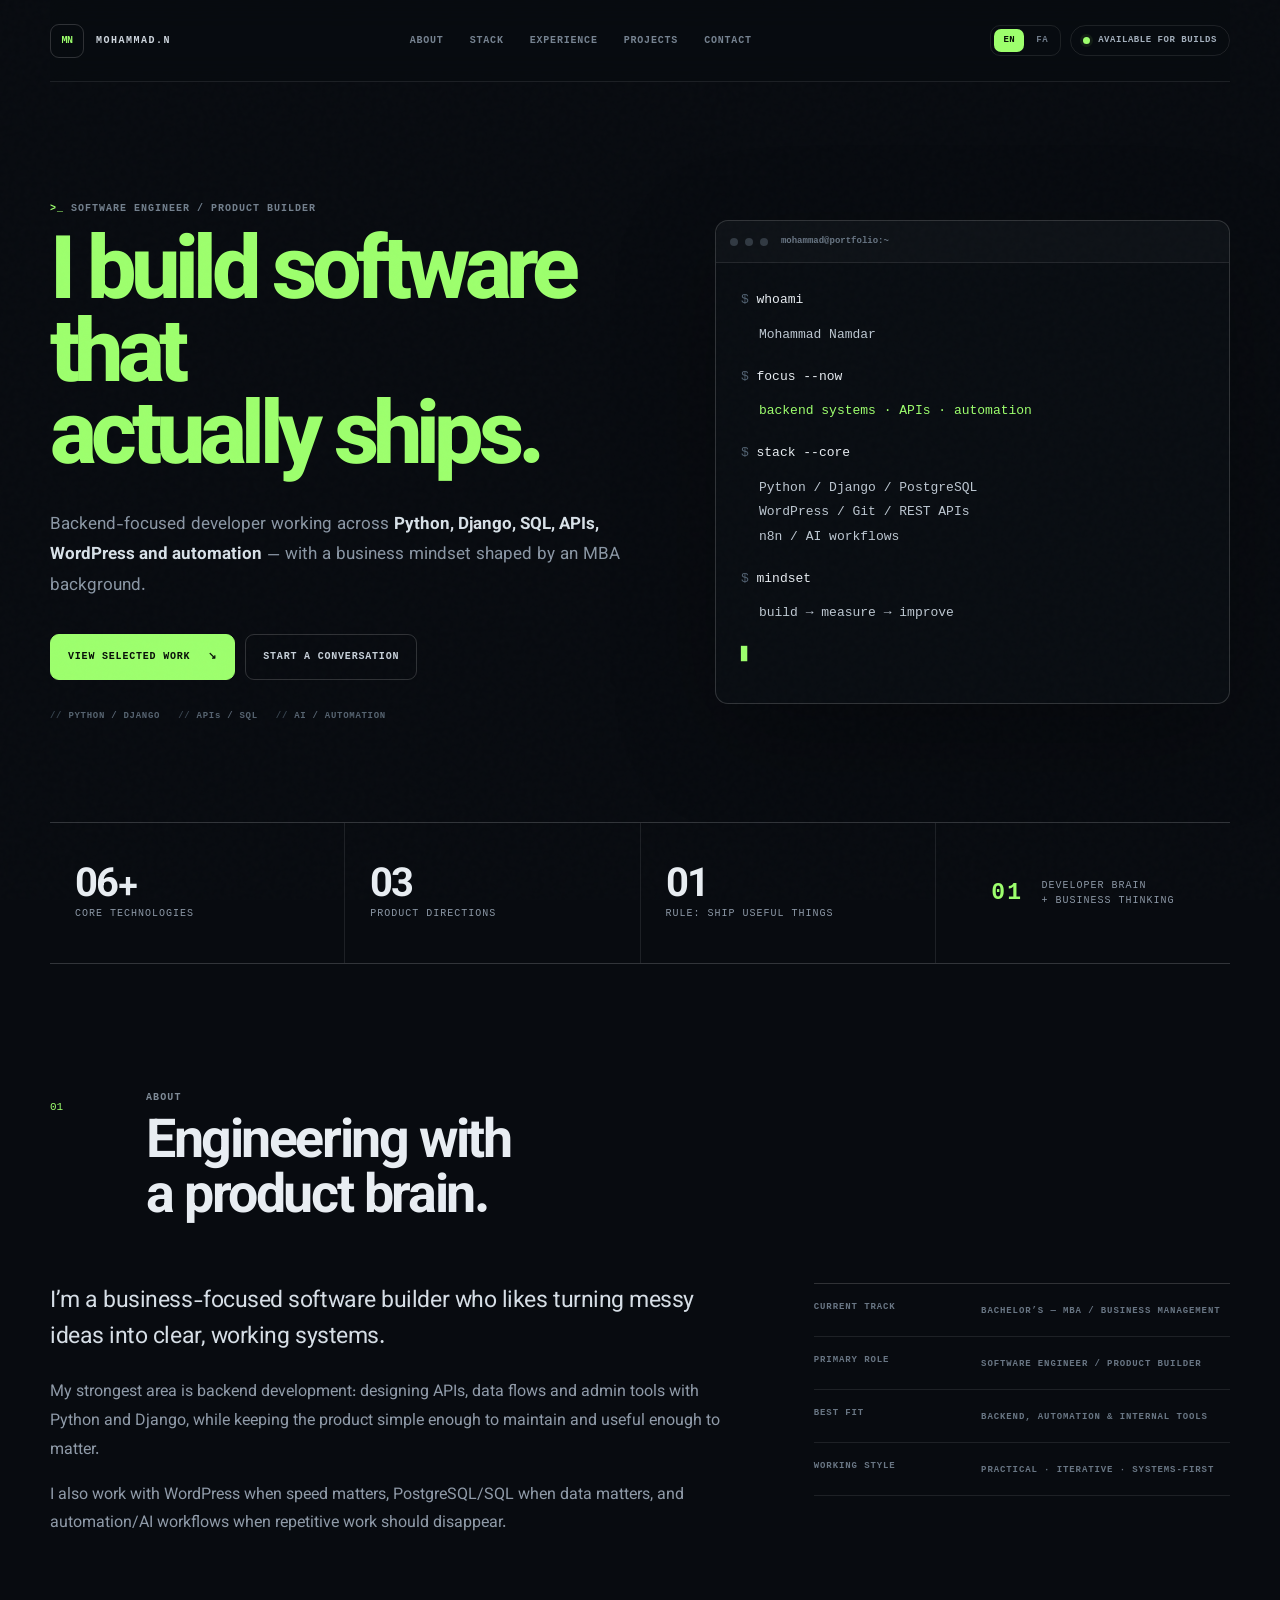
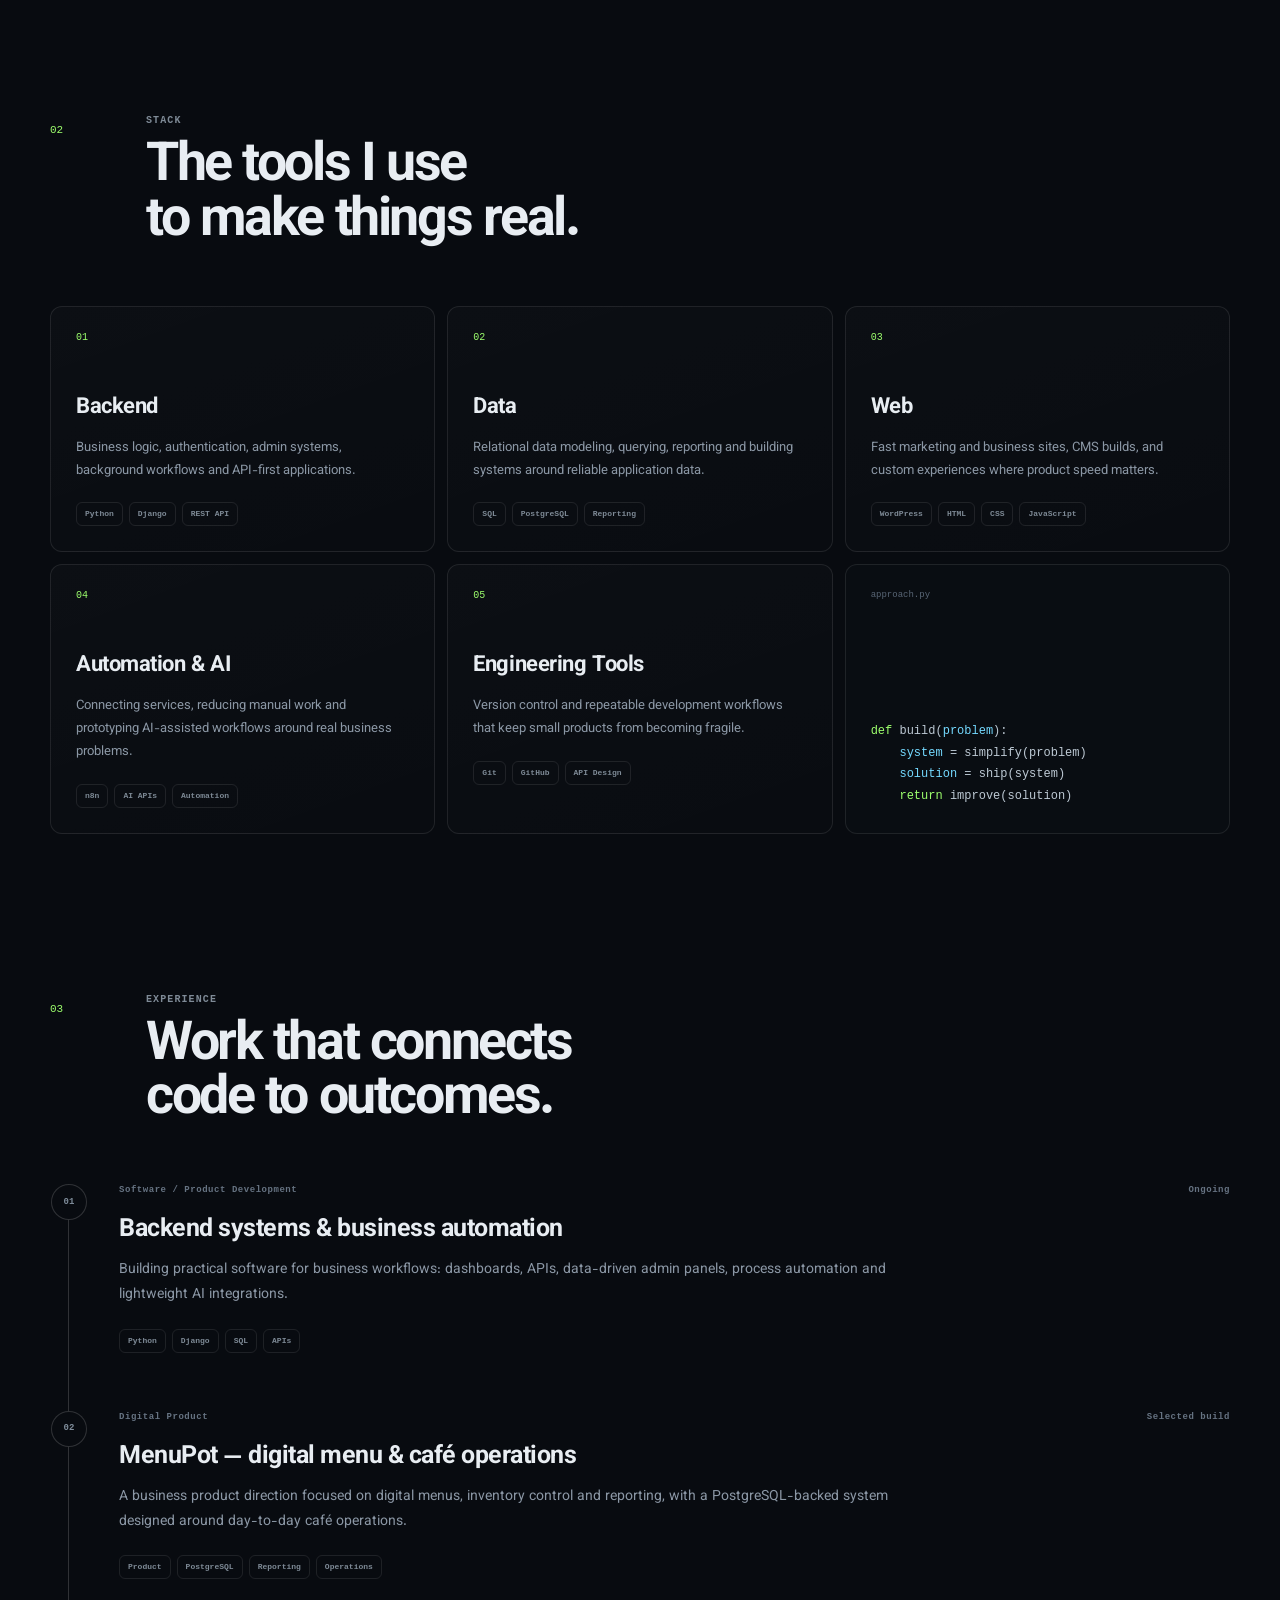
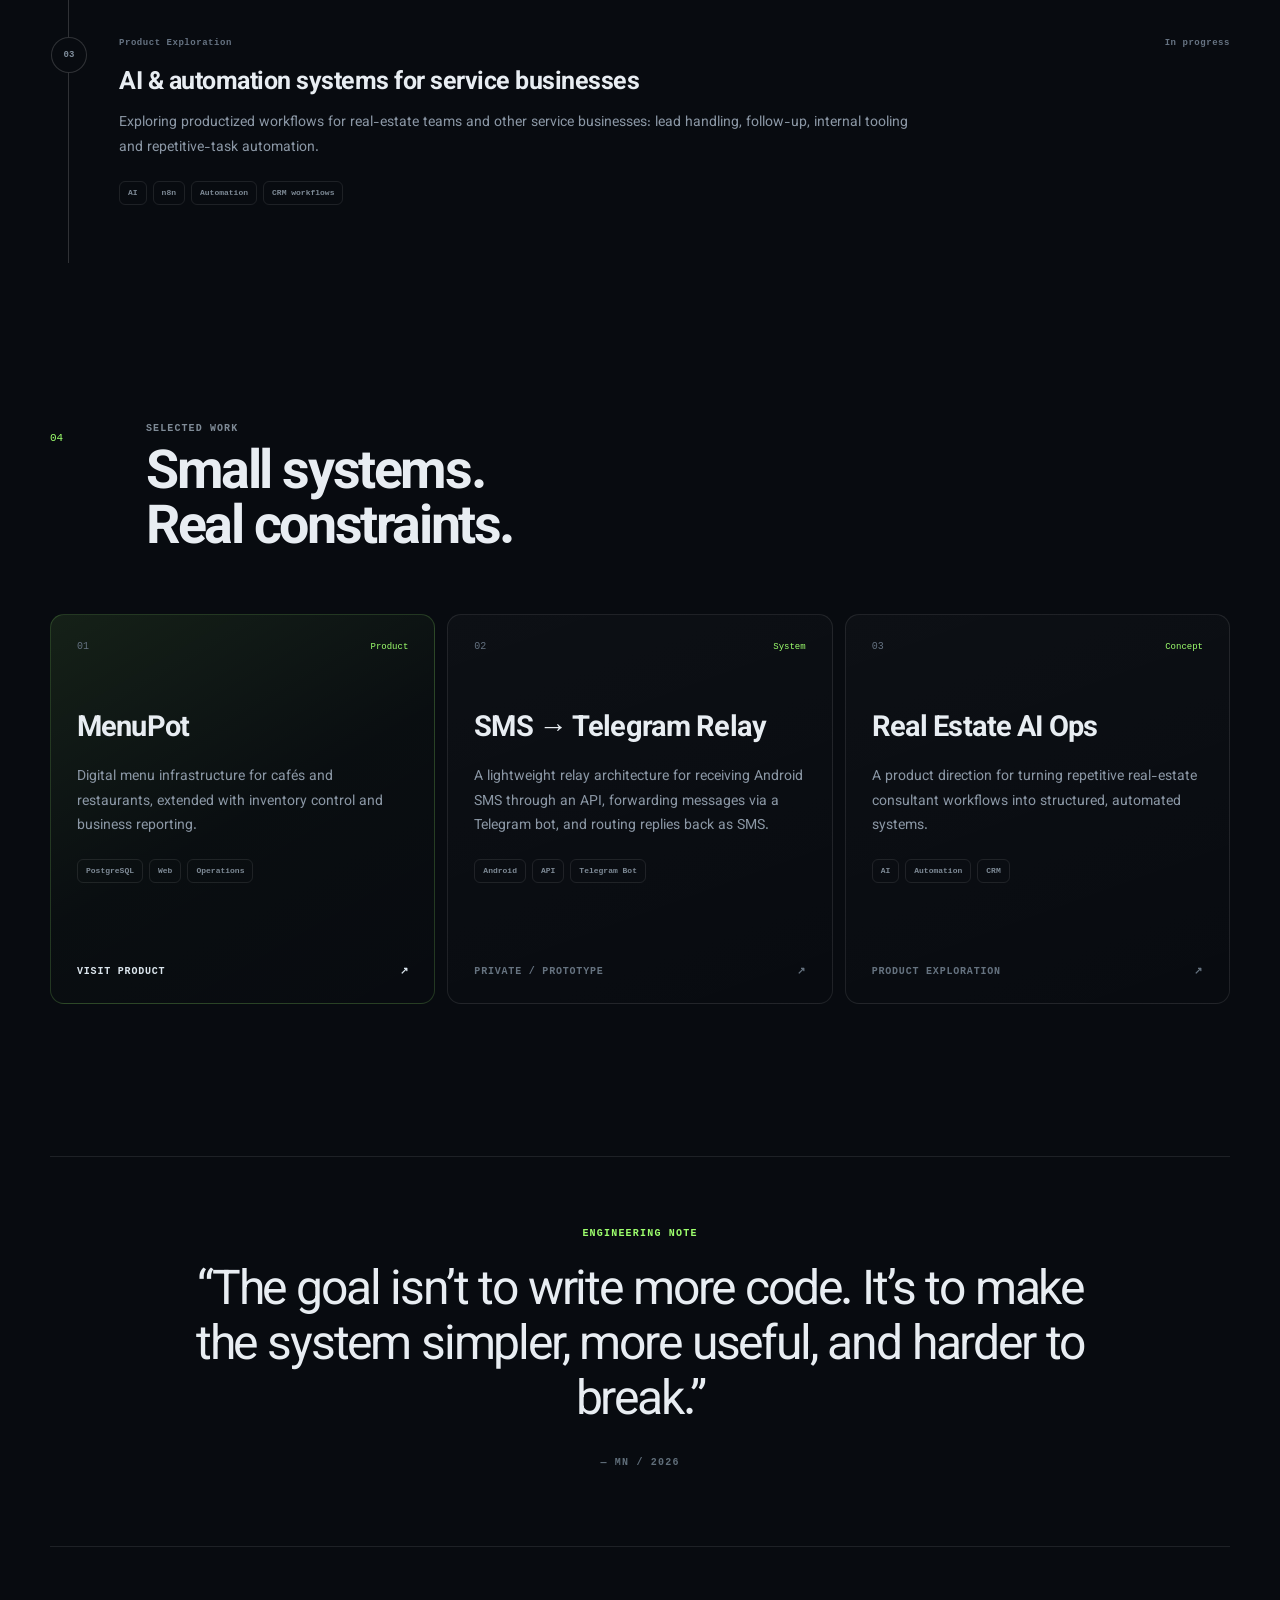
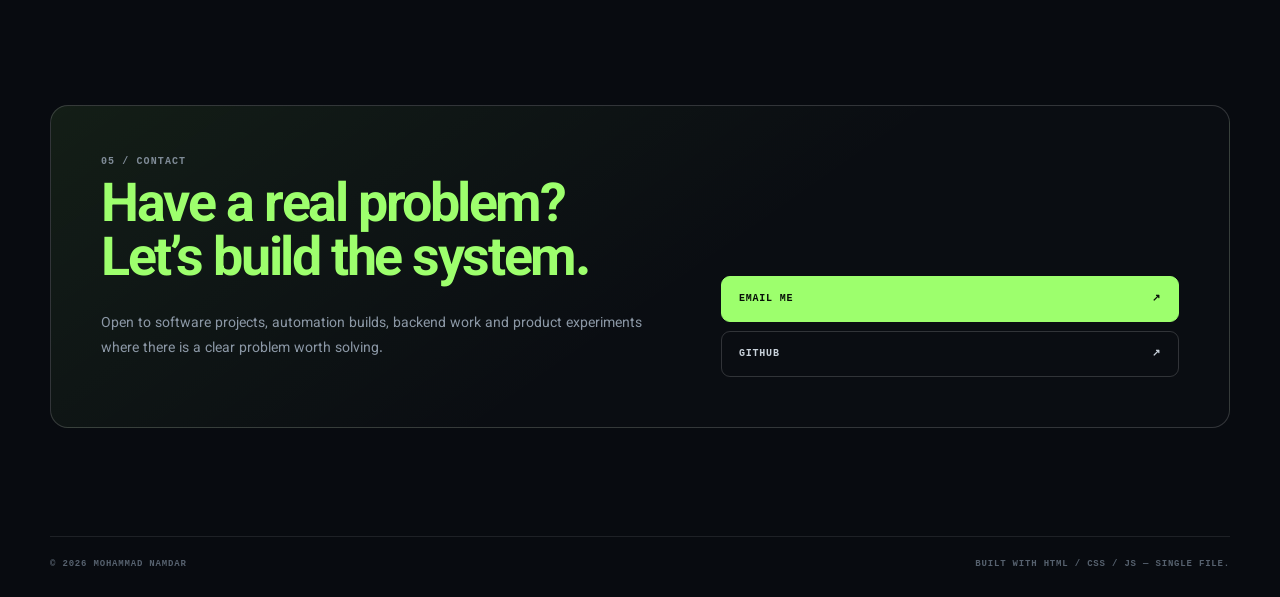
==== index.html @ ece78b32 "Add files via upload" ====
<!doctype html>
<html lang="en" dir="ltr">
<head>
  <meta charset="utf-8">
  <meta name="viewport" content="width=device-width, initial-scale=1">
  <meta name="author" content="Mohammad Namdar">
  <meta name="description" content="Mohammad Namdar — Software Engineer and Product Builder focused on Python, Django, SQL, APIs, WordPress, AI and automation.">
  <meta name="keywords" content="محمد نامدار, Mohammad Namdar, Mohnamar, Software Engineer, Python Developer, Django Developer, Backend Developer, AI Automation">
  <meta name="robots" content="index, follow, max-image-preview:large, max-snippet:-1, max-video-preview:-1">
  <meta name="googlebot" content="index, follow, max-image-preview:large, max-snippet:-1, max-video-preview:-1">
  <meta name="theme-color" content="#080b10">
  <meta name="color-scheme" content="dark">
  <meta name="referrer" content="strict-origin-when-cross-origin">

  <!-- Canonical: change this URL if you later connect a custom domain. -->
  <link rel="canonical" href="https://mohnamar.github.io/">
  <link rel="me" href="https://github.com/MohNamdar">

  <!-- Google Fonts -->
  <link rel="preconnect" href="https://fonts.googleapis.com">
  <link rel="preconnect" href="https://fonts.gstatic.com" crossorigin>
  <link href="https://fonts.googleapis.com/css2?family=Vazirmatn:wght@100..900&display=swap" rel="stylesheet">

  <!-- Open Graph -->
  <meta property="og:type" content="website">
  <meta property="og:site_name" content="Mohammad Namdar">
  <meta property="og:title" content="Mohammad Namdar — Software Engineer & Product Builder">
  <meta property="og:description" content="Mohammad Namdar — Software Engineer and Product Builder focused on Python, Django, SQL, APIs, AI and automation.">
  <meta property="og:url" content="https://mohnamar.github.io/">
  <meta property="og:locale" content="en_US">
  <meta property="og:locale:alternate" content="fa_IR">

  <!-- Twitter / X -->
  <meta name="twitter:card" content="summary">
  <meta name="twitter:title" content="Mohammad Namdar — Software Engineer & Product Builder">
  <meta name="twitter:description" content="Mohammad Namdar — Software Engineer and Product Builder focused on Python, Django, SQL, APIs, AI and automation.">
  <meta name="twitter:url" content="https://mohnamar.github.io/">

  <!-- Structured data: personal identity + site + profile page -->
  <script type="application/ld+json">
  {
    "@context": "https://schema.org",
    "@graph": [
      {
        "@type": "Person",
        "@id": "https://mohnamar.github.io/#person",
        "name": "Mohammad Namdar",
        "alternateName": "محمد نامدار",
        "url": "https://mohnamar.github.io/",
        "email": "mailto:Mohnamdar01@gmail.com",
        "jobTitle": "Software Engineer & Product Builder",
        "description": "Software Engineer and Product Builder focused on Python, Django, SQL, APIs, WordPress, AI and automation.",
        "sameAs": ["https://github.com/MohNamdar"],
        "knowsAbout": [
          "Python", "Django", "PostgreSQL", "SQL", "REST APIs",
          "WordPress", "Git", "AI", "Automation", "n8n"
        ]
      },
      {
        "@type": "WebSite",
        "@id": "https://mohnamar.github.io/#website",
        "url": "https://mohnamar.github.io/",
        "name": "Mohammad Namdar",
        "alternateName": "محمد نامدار",
        "description": "Personal portfolio and professional website of Mohammad Namdar.",
        "inLanguage": ["en", "fa"],
        "publisher": {"@id": "https://mohnamar.github.io/#person"}
      },
      {
        "@type": "ProfilePage",
        "@id": "https://mohnamar.github.io/#profile",
        "url": "https://mohnamar.github.io/",
        "name": "Mohammad Namdar — Software Engineer & Product Builder",
        "isPartOf": {"@id": "https://mohnamar.github.io/#website"},
        "mainEntity": {"@id": "https://mohnamar.github.io/#person"},
        "inLanguage": ["en", "fa"]
      }
    ]
  }
  </script>

  <title>Mohammad Namdar — Software Engineer & Product Builder</title>
  <style>
    :root {
      --bg: #080b10;
      --panel: #0b0f14;
      --text: #e8edf2;
      --muted: #8b97a5;
      --line: rgba(255,255,255,.09);
      --line-strong: rgba(255,255,255,.16);
      --accent: #9dff6d;
      --accent-2: #74d9ff;
      --max: 1180px;
      --radius: 12px;
    }

    * { box-sizing: border-box; }
    html { scroll-behavior: smooth; }
    body {
      margin: 0;
      background: var(--bg);
      color: var(--text);
      font-family: "Vazirmatn", Inter, ui-sans-serif, -apple-system, BlinkMacSystemFont, "Segoe UI", Roboto, Arial, sans-serif;
      overflow-x: hidden;
    }
    a { color: inherit; text-decoration: none; }
    button, a { -webkit-tap-highlight-color: transparent; }
    ::selection { background: var(--accent); color: #071008; }

    .noise {
      position: fixed;
      inset: 0;
      pointer-events: none;
      z-index: 10;
      opacity: .026;
      background-image: url("data:image/svg+xml,%3Csvg viewBox='0 0 180 180' xmlns='http://www.w3.org/2000/svg'%3E%3Cfilter id='n'%3E%3CfeTurbulence type='fractalNoise' baseFrequency='.9' numOctaves='3' stitchTiles='stitch'/%3E%3C/filter%3E%3Crect width='100%25' height='100%25' filter='url(%23n)' opacity='.7'/%3E%3C/svg%3E");
    }

    .page-shell { width: min(var(--max), calc(100% - 48px)); margin: 0 auto; }

    .topbar {
      position: sticky;
      top: 0;
      z-index: 20;
      height: 82px;
      display: grid;
      grid-template-columns: auto 1fr auto;
      align-items: center;
      gap: 26px;
      background: rgba(8,11,16,.82);
      backdrop-filter: blur(14px);
      border-bottom: 1px solid var(--line);
    }

    .brand { display: inline-flex; align-items: center; gap: 12px; width: max-content; }
    .brand-mark {
      width: 34px; height: 34px; display: grid; place-items: center;
      border: 1px solid var(--line-strong); border-radius: 9px;
      color: var(--accent); font: 800 10px/1 ui-monospace, SFMono-Regular, Menlo, monospace;
      letter-spacing: -.04em;
    }
    .brand-text { color: #ced6de; font: 800 10px/1 ui-monospace, SFMono-Regular, Menlo, monospace; letter-spacing: .15em; }

    .nav { display: flex; justify-content: center; gap: 26px; }
    .nav a {
      position: relative; color: #768391; font: 700 10px/1 ui-monospace, SFMono-Regular, Menlo, monospace;
      text-transform: uppercase; letter-spacing: .08em; transition: color .2s ease;
    }
    .nav a::after {
      content: ""; position: absolute; left: 0; right: 0; bottom: -10px; height: 1px;
      background: var(--accent); transform: scaleX(0); transform-origin: center; transition: transform .2s ease;
    }
    .nav a:hover, .nav a.active { color: var(--text); }
    .nav a.active::after { transform: scaleX(1); }

    .header-actions { display: flex; align-items: center; gap: 9px; }
    .status-pill {
      display: inline-flex; align-items: center; gap: 8px; padding: 10px 12px;
      border: 1px solid var(--line); border-radius: 999px;
      color: #a3afbc; font: 700 9px/1 ui-monospace, SFMono-Regular, Menlo, monospace;
      letter-spacing: .06em; text-transform: uppercase;
    }
    .status-dot { width: 7px; height: 7px; border-radius: 50%; background: var(--accent); box-shadow: 0 0 0 3px rgba(157,255,109,.08); }
    .lang-switch { display: flex; gap: 3px; padding: 3px; border: 1px solid var(--line); border-radius: 10px; }
    .lang-btn {
      border: 0; background: transparent; color: #6f7b89; cursor: pointer; border-radius: 7px;
      padding: 7px 9px; font: 800 9px/1 ui-monospace, SFMono-Regular, Menlo, monospace; letter-spacing: .06em;
      transition: .2s ease;
    }
    .lang-btn:hover, .lang-btn.active { color: #061007; background: var(--accent); }

    .section-grid { display: grid; grid-template-columns: 1.06fr .94fr; gap: 84px; }
    .hero { min-height: 740px; align-items: center; padding: 96px 0 76px; }
    .eyebrow, .section-kicker, .code-label, .project-status, .project-no, .skill-index, .section-number,
    .timeline-top, .signature, .mini-meta, .metric > span, .metric-note p, .footer, .tag {
      font-family: ui-monospace, SFMono-Regular, Menlo, Monaco, Consolas, monospace;
    }
    .eyebrow { color: #73808e; font-size: 10px; font-weight: 800; letter-spacing: .1em; }
    .prompt { color: var(--accent); }
    .hero h1 {
      margin: 22px 0 26px; max-width: 730px;
      font-size: clamp(52px, 7vw, 88px); line-height: .94; letter-spacing: -.065em; font-weight: 800;
    }
    .hero h1 span { color: var(--accent); }
    .hero-lead { max-width: 640px; color: var(--muted); font-size: 17px; line-height: 1.78; margin: 0; }
    .hero-lead strong { color: #d8e1e8; font-weight: 700; }

    .hero-actions { display: flex; gap: 10px; flex-wrap: wrap; margin-top: 33px; }
    .btn {
      min-height: 46px; display: inline-flex; align-items: center; justify-content: center; gap: 18px;
      padding: 0 17px; border-radius: 9px; border: 1px solid var(--line-strong);
      font: 800 10px/1 ui-monospace, SFMono-Regular, Menlo, monospace; text-transform: uppercase; letter-spacing: .08em;
      transition: transform .22s ease, background .22s ease, border-color .22s ease, color .22s ease;
    }
    .btn:hover { transform: translateY(-2px); }
    .btn-primary { background: var(--accent); color: #081008; border-color: var(--accent); }
    .btn-primary:hover { background: #aeff86; }
    .btn-ghost { background: transparent; color: #c8d1da; }
    .btn-ghost:hover { border-color: #33404d; }
    .mini-meta { display: flex; flex-wrap: wrap; gap: 10px 18px; margin-top: 31px; color: #566370; font-size: 9px; font-weight: 800; letter-spacing: .08em; }
    .mini-meta span::before { content: "// "; color: #38444f; }

    .terminal {
      overflow: hidden; border: 1px solid var(--line-strong); border-radius: 13px; background: #090d12;
      box-shadow: 0 30px 100px rgba(0,0,0,.3);
    }
    .terminal-bar { height: 42px; display: flex; align-items: center; gap: 7px; padding: 0 14px; border-bottom: 1px solid var(--line); background: rgba(255,255,255,.02); }
    .terminal-bar > span { width: 8px; height: 8px; border-radius: 50%; background: #313942; }
    .terminal-bar small { margin-left: 6px; color: #697684; font: 600 9px/1 ui-monospace, SFMono-Regular, Menlo, monospace; }
    .terminal-body { padding: 25px; min-height: 435px; font: 500 13px/1.9 ui-monospace, SFMono-Regular, Menlo, monospace; direction: ltr !important; text-align: left !important; }
    .terminal-body p { margin: 0 0 10px; }
    .muted { color: #516070; }
    .terminal-output { color: #bdc7d1; padding-left: 18px; margin-bottom: 17px !important; }
    .terminal-output.accent { color: var(--accent); }
    .cursor { color: var(--accent); animation: blink 1s step-end infinite; }
    @keyframes blink { 50% { opacity: 0; } }

    .metrics { grid-template-columns: repeat(4, 1fr); gap: 1px; border-top: 1px solid var(--line); border-bottom: 1px solid var(--line); background: var(--line); }
    .metric { min-height: 140px; display: flex; flex-direction: column; justify-content: center; background: var(--bg); padding: 25px; }
    .metric strong { font-size: 40px; line-height: 1; letter-spacing: -.05em; }
    .metric > span, .metric-note p { color: var(--muted); font-size: 10px; line-height: 1.5; text-transform: uppercase; letter-spacing: .1em; }
    .metric-note { flex-direction: row; align-items: center; gap: 18px; }
    .metric-note > span { color: var(--accent); font: 800 23px/1 ui-monospace, SFMono-Regular, Menlo, monospace; }
    .metric-note p { margin: 0; }

    .content-section { padding: 128px 0 32px; }
    .section-heading { display: grid; grid-template-columns: 74px 1fr; gap: 22px; align-items: start; margin-bottom: 56px; }
    .section-number { color: var(--accent); padding-top: 9px; font-size: 11px; }
    .section-kicker { color: #7f8b97; margin: 0 0 14px; font-size: 10px; font-weight: 800; letter-spacing: .11em; }
    .section-heading h2, .contact-card h2 { margin: 0; font-size: clamp(38px, 4.2vw, 62px); line-height: 1.02; letter-spacing: -.045em; }

    .about-layout { display: grid; grid-template-columns: 1.25fr .75fr; gap: 70px; }
    .about-copy { max-width: 680px; }
    .about-copy p { color: #8f9aa8; font-size: 16px; line-height: 1.8; }
    .about-copy p.large-copy { color: #d6dee6; font-size: 23px; line-height: 1.6; letter-spacing: -.02em; margin-top: 0; }
    .about-card { align-self: start; border-top: 1px solid var(--line-strong); }
    .about-row { display: grid; grid-template-columns: .75fr 1.25fr; gap: 18px; padding: 17px 0; border-bottom: 1px solid var(--line); }
    .about-row span { color: #697684; font: 700 9px/1.5 ui-monospace, SFMono-Regular, Menlo, monospace; text-transform: uppercase; letter-spacing: .1em; }
    .about-row strong { color: #cdd6df; font-size: 12px; font-weight: 600; }

    .skills-grid { display: grid; grid-template-columns: repeat(3, 1fr); gap: 12px; }
    .skill-card { min-height: 245px; position: relative; padding: 25px; border: 1px solid var(--line); border-radius: 12px; background: linear-gradient(160deg, rgba(255,255,255,.02), rgba(255,255,255,.006)); transition: transform .25s ease, border-color .25s ease; }
    .skill-card:hover { transform: translateY(-4px); border-color: var(--line-strong); }
    .skill-index { color: var(--accent); font-size: 10px; }
    .skill-card h3 { margin: 47px 0 12px; font-size: 22px; letter-spacing: -.02em; }
    .skill-card p { margin: 0; color: var(--muted); font-size: 13px; line-height: 1.75; }
    .tags, .timeline-tags, .project-stack { display: flex; gap: 6px; flex-wrap: wrap; margin-top: 20px; }
    .tags span, .timeline-tags span, .project-stack span { padding: 7px 8px; border: 1px solid var(--line); border-radius: 6px; color: #7e8a96; font: 700 8px/1 ui-monospace, SFMono-Regular, Menlo, monospace; }
    .skill-card-terminal { background: #090d12; display: flex; flex-direction: column; justify-content: space-between; }
    .code-label { color: #586575; font-size: 9px; }
    pre { margin: 0; overflow-x: auto; }
    code { color: #bdc9d4; font: 500 12px/1.8 ui-monospace, SFMono-Regular, Menlo, monospace; }
    .code-keyword { color: var(--accent); }
    .code-var { color: var(--accent-2); }

    .timeline { position: relative; margin-left: 18px; border-left: 1px solid var(--line-strong); }
    .timeline-item { display: grid; grid-template-columns: 44px 1fr; gap: 24px; margin-left: -18px; padding: 0 0 58px; }
    .timeline-marker { width: 36px; height: 36px; display: grid; place-items: center; border: 1px solid var(--line-strong); background: var(--bg); border-radius: 50%; color: #7f8d9b; font: 700 9px/1 ui-monospace, SFMono-Regular, Menlo, monospace; }
    .timeline-main { padding-top: 1px; }
    .timeline-top { display: flex; justify-content: space-between; gap: 20px; color: #667382; font-size: 9px; font-weight: 800; letter-spacing: .06em; }
    .timeline-main h3 { margin: 15px 0 9px; font-size: 25px; letter-spacing: -.02em; }
    .timeline-main p { margin: 0; max-width: 790px; color: var(--muted); font-size: 14px; line-height: 1.8; }

    .project-grid { display: grid; grid-template-columns: repeat(3, 1fr); gap: 12px; }
    .project-card { min-height: 390px; display: flex; flex-direction: column; padding: 26px; border: 1px solid var(--line); border-radius: 14px; background: linear-gradient(160deg, rgba(255,255,255,.025), rgba(255,255,255,.005)); transition: transform .25s ease, border-color .25s ease; }
    .project-card:hover { transform: translateY(-5px); border-color: var(--line-strong); }
    .project-card.featured { background: linear-gradient(150deg, rgba(157,255,109,.09), rgba(157,255,109,.015) 52%, rgba(255,255,255,.005)); border-color: rgba(157,255,109,.18); }
    .project-top { display: flex; align-items: center; justify-content: space-between; }
    .project-no { color: #647180; font-size: 10px; }
    .project-status { color: var(--accent); font-size: 9px; }
    .project-card h3 { margin: 54px 0 13px; font-size: 29px; letter-spacing: -.03em; }
    .project-card p { margin: 0; color: var(--muted); font-size: 14px; line-height: 1.75; }
    .project-link { margin-top: auto; padding-top: 28px; display: flex; justify-content: space-between; color: #dce6ee; font: 700 10px/1 ui-monospace, SFMono-Regular, Menlo, monospace; text-transform: uppercase; letter-spacing: .08em; }
    .project-link:hover { color: var(--accent); }
    .project-link.static { color: #667380; }

    .manifesto { margin: 120px 0 30px; padding: 72px 7vw; border-top: 1px solid var(--line); border-bottom: 1px solid var(--line); text-align: center; }
    .manifesto-label { color: var(--accent); font: 800 10px/1 ui-monospace, SFMono-Regular, Menlo, monospace; letter-spacing: .12em; }
    blockquote { max-width: 900px; margin: 26px auto 18px; font-size: clamp(27px, 4vw, 48px); line-height: 1.15; letter-spacing: -.045em; }
    .signature { color: #606e7a; font-size: 10px; font-weight: 700; letter-spacing: .12em; }

    .contact-card { display: grid; grid-template-columns: 1.1fr .9fr; gap: 60px; padding: 50px; border: 1px solid var(--line-strong); border-radius: 18px; background: linear-gradient(145deg, rgba(157,255,109,.08), rgba(255,255,255,.01) 55%); }
    .contact-card h2 span { color: var(--accent); }
    .contact-copy { max-width: 620px; color: var(--muted); font-size: 14px; line-height: 1.8; margin-top: 22px; }
    .contact-actions { align-self: end; display: flex; flex-direction: column; gap: 9px; }
    .contact-actions .btn { justify-content: space-between; }
    .footer { margin: 76px 0 28px; padding-top: 22px; border-top: 1px solid var(--line); display: flex; justify-content: space-between; gap: 20px; color: #56616e; font-size: 9px; font-weight: 600; letter-spacing: .09em; text-transform: uppercase; }

    [dir="rtl"] body, [dir="rtl"] { font-family: "Vazirmatn", Tahoma, "Segoe UI", Arial, sans-serif; }
    [dir="rtl"] .eyebrow, [dir="rtl"] .section-kicker, [dir="rtl"] .code-label, [dir="rtl"] .project-status, [dir="rtl"] .project-no,
    [dir="rtl"] .skill-index, [dir="rtl"] .section-number, [dir="rtl"] .timeline-top, [dir="rtl"] .signature,
    [dir="rtl"] .mini-meta, [dir="rtl"] .metric > span, [dir="rtl"] .metric-note p, [dir="rtl"] .footer,
    [dir="rtl"] .tags span, [dir="rtl"] .timeline-tags span, [dir="rtl"] .project-stack span, [dir="rtl"] .nav a,
    [dir="rtl"] .status-pill, [dir="rtl"] .lang-btn, [dir="rtl"] .btn, [dir="rtl"] .brand-text { font-family: "Vazirmatn", Tahoma, "Segoe UI", Arial, sans-serif; }
    [dir="rtl"] .nav a::after { transform-origin: center; }
    [dir="rtl"] .section-heading { grid-template-columns: 74px 1fr; }
    [dir="rtl"] .section-number { text-align: right; }
    [dir="rtl"] .timeline { margin-left: 0; margin-right: 18px; border-left: 0; border-right: 1px solid var(--line-strong); }
    [dir="rtl"] .timeline-item { margin-left: 0; margin-right: -18px; grid-template-columns: 44px 1fr; }
    [dir="rtl"] .timeline-top { text-align: right; }
    [dir="rtl"] .terminal-bar small { margin-left: 0; margin-right: 6px; }
    [dir="rtl"] .mini-meta span::before { content: "// "; }

    .reveal { opacity: 0; transform: translateY(18px); transition: opacity .65s ease, transform .65s ease; }
    .reveal.visible { opacity: 1; transform: none; }
    .delay-1 { transition-delay: .08s; }
    .delay-2 { transition-delay: .16s; }

    @media (max-width: 980px) {
      .topbar { grid-template-columns: auto 1fr auto; gap: 12px; }
      .nav { justify-self: end; gap: 16px; }
      .status-pill { display: none; }
      .section-grid, .about-layout, .contact-card { grid-template-columns: 1fr; }
      .hero { min-height: auto; padding-top: 72px; }
      .terminal { max-width: 720px; width: 100%; }
      .metrics { grid-template-columns: repeat(2, 1fr); }
      .skills-grid, .project-grid { grid-template-columns: repeat(2, 1fr); }
      .contact-card { gap: 40px; }
      .header-actions { justify-self: end; }
    }

    @media (max-width: 720px) {
      .page-shell { width: min(var(--max), calc(100% - 28px)); }
      .topbar { height: 72px; }
      .brand-text { display: none; }
      .nav { gap: 13px; }
      .nav a:nth-child(2), .nav a:nth-child(3) { display: none; }
      .hero { padding: 60px 0; gap: 40px; }
      .hero h1 { font-size: clamp(46px, 13vw, 70px); }
      .hero-lead { font-size: 15px; }
      .terminal-body { min-height: 380px; }
      .metrics { grid-template-columns: 1fr 1fr; }
      .metric { min-height: 116px; padding: 19px; }
      .metric strong { font-size: 32px; }
      .section-heading { grid-template-columns: 43px 1fr; gap: 12px; margin-bottom: 38px; }
      [dir="rtl"] .section-heading { grid-template-columns: 43px 1fr; }
      .content-section { padding-top: 92px; }
      .skills-grid, .project-grid { grid-template-columns: 1fr; }
      .skill-card, .project-card { min-height: auto; }
      .skill-card h3, .project-card h3 { margin-top: 35px; }
      .timeline { margin-left: 12px; }
      [dir="rtl"] .timeline { margin-left: 0; margin-right: 12px; }
      .timeline-item { grid-template-columns: 33px 1fr; gap: 14px; margin-left: -12px; }
      [dir="rtl"] .timeline-item { grid-template-columns: 33px 1fr; margin-right: -12px; margin-left: 0; }
      .timeline-top { flex-direction: column; gap: 7px; }
      .timeline-main h3 { font-size: 21px; }
      .contact-card { padding: 30px 22px; }
      blockquote { font-size: 30px; }
      .footer { flex-direction: column; }
      .lang-btn { padding: 7px 8px; }
    }

    @media (prefers-reduced-motion: reduce) {
      html { scroll-behavior: auto; }
      .reveal { opacity: 1; transform: none; transition: none; }
      .btn, .skill-card, .project-card { transition: none; }
      .cursor { animation: none; }
    }
  </style>
</head>
<body>
  <div class="noise" aria-hidden="true"></div>
  <div class="page-shell">
    <header class="topbar">
      <a class="brand" href="#top" aria-label="Mohammad Namdar — personal portfolio">
        <span class="brand-mark">MN</span>
        <span class="brand-text">MOHAMMAD.N</span>
      </a>

      <nav class="nav" aria-label="Primary navigation">
        <a href="#about" data-en="About" data-fa="درباره من">About</a>
        <a href="#skills" data-en="Stack" data-fa="مهارت‌ها">Stack</a>
        <a href="#experience" data-en="Experience" data-fa="تجربه">Experience</a>
        <a href="#projects" data-en="Projects" data-fa="پروژه‌ها">Projects</a>
        <a href="#contact" data-en="Contact" data-fa="تماس">Contact</a>
      </nav>

      <div class="header-actions">
        <div class="lang-switch" role="group" aria-label="Language selector">
          <button class="lang-btn active" data-lang="en" type="button">EN</button>
          <button class="lang-btn" data-lang="fa" type="button">FA</button>
        </div>
        <a class="status-pill" href="#contact"><span class="status-dot"></span><span data-en="Available for builds" data-fa="آماده همکاری روی پروژه‌ها">Available for builds</span></a>
      </div>
    </header>

    <main id="top">
      <section class="hero section-grid">
        <div class="hero-copy reveal">
          <div class="eyebrow"><span class="prompt">&gt;_</span> <span data-en="SOFTWARE ENGINEER / PRODUCT BUILDER" data-fa="مهندس نرم‌افزار / سازنده محصول">SOFTWARE ENGINEER / PRODUCT BUILDER</span></div>
          <h1>
            <span class="lang-en">I build software that<br><span>actually ships.</span></span>
            <span class="lang-fa" hidden>نرم‌افزار می‌سازم که<br><span>واقعاً به محصول تبدیل می‌شود.</span></span>
          </h1>
          <p class="hero-lead">
            <span class="lang-en">Backend-focused developer working across <strong>Python, Django, SQL, APIs, WordPress and automation</strong> — with a business mindset shaped by an MBA background.</span>
            <span class="lang-fa" hidden>توسعه‌دهنده‌ای با تمرکز بر بک‌اند که با <strong>Python، Django، SQL، API، WordPress و اتوماسیون</strong> کار می‌کند؛ با ذهنیتی محصول‌محور که از تحصیل در مدیریت کسب‌وکار شکل گرفته است.</span>
          </p>
          <div class="hero-actions">
            <a class="btn btn-primary" href="#projects"><span data-en="View selected work" data-fa="مشاهده پروژه‌های منتخب">View selected work</span> <span>↘</span></a>
            <a class="btn btn-ghost" href="#contact"><span data-en="Start a conversation" data-fa="شروع گفتگو">Start a conversation</span></a>
          </div>
          <div class="mini-meta">
            <span>PYTHON / DJANGO</span><span>APIs / SQL</span><span>AI / AUTOMATION</span>
          </div>
        </div>

        <div class="terminal reveal delay-1" aria-label="Terminal style profile summary">
          <div class="terminal-bar"><span></span><span></span><span></span><small>mohammad@portfolio:~</small></div>
          <div class="terminal-body">
            <p><span class="muted">$</span> whoami</p>
            <p class="terminal-output">Mohammad Namdar</p>
            <p><span class="muted">$</span> focus --now</p>
            <p class="terminal-output accent">backend systems · APIs · automation</p>
            <p><span class="muted">$</span> stack --core</p>
            <p class="terminal-output">Python / Django / PostgreSQL<br>WordPress / Git / REST APIs<br>n8n / AI workflows</p>
            <p><span class="muted">$</span> mindset</p>
            <p class="terminal-output">build → measure → improve</p>
            <p><span class="cursor">▋</span></p>
          </div>
        </div>
      </section>

      <section class="metrics section-grid reveal">
        <div class="metric"><strong>06+</strong><span data-en="Core technologies" data-fa="فناوری‌های اصلی">Core technologies</span></div>
        <div class="metric"><strong>03</strong><span data-en="Product directions" data-fa="مسیرهای محصولی">Product directions</span></div>
        <div class="metric"><strong>01</strong><span data-en="Rule: ship useful things" data-fa="قانون: چیز مفید بساز">Rule: ship useful things</span></div>
        <div class="metric metric-note"><span>01</span><p><span data-en="developer brain" data-fa="ذهن توسعه‌دهنده">developer brain</span><br><span data-en="+ business thinking" data-fa="+ تفکر کسب‌وکاری">+ business thinking</span></p></div>
      </section>

      <section id="about" class="content-section">
        <div class="section-heading reveal">
          <span class="section-number">01</span>
          <div>
            <p class="section-kicker" data-en="ABOUT" data-fa="درباره من">ABOUT</p>
            <h2>
              <span class="lang-en">Engineering with<br>a product brain.</span>
              <span class="lang-fa" hidden>مهندسی با<br>ذهنیت محصول.</span>
            </h2>
          </div>
        </div>
        <div class="about-layout">
          <div class="about-copy reveal">
            <p class="large-copy lang-en">I’m a business-focused software builder who likes turning messy ideas into clear, working systems.</p>
            <p class="large-copy lang-fa" hidden>یک سازنده نرم‌افزار با ذهنیت کسب‌وکاری هستم و از تبدیل ایده‌های مبهم به سیستم‌های شفاف و قابل‌اجرا لذت می‌برم.</p>
            <p class="lang-en">My strongest area is backend development: designing APIs, data flows and admin tools with Python and Django, while keeping the product simple enough to maintain and useful enough to matter.</p>
            <p class="lang-fa" hidden>تمرکز اصلی من توسعه بک‌اند است: طراحی API، جریان‌های داده و پنل‌های مدیریتی با Python و Django؛ با تأکید بر سادگی، نگه‌داری‌پذیری و ارزش واقعی محصول.</p>
            <p class="lang-en">I also work with WordPress when speed matters, PostgreSQL/SQL when data matters, and automation/AI workflows when repetitive work should disappear.</p>
            <p class="lang-fa" hidden>وقتی سرعت مهم باشد با WordPress کار می‌کنم، برای داده با PostgreSQL و SQL سراغ ساختار درست می‌روم، و برای حذف کارهای تکراری از اتوماسیون و workflowهای مبتنی بر AI استفاده می‌کنم.</p>
          </div>
          <aside class="about-card reveal delay-1">
            <div class="about-row"><span data-en="Current track" data-fa="مسیر تحصیلی">Current track</span><strong><span class="lang-en">Bachelor’s — MBA / Business Management</span><span class="lang-fa" hidden>کارشناسی — MBA / مدیریت کسب‌وکار</span></strong></div>
            <div class="about-row"><span data-en="Primary role" data-fa="نقش اصلی">Primary role</span><strong><span class="lang-en">Software Engineer / Product Builder</span><span class="lang-fa" hidden>مهندس نرم‌افزار / سازنده محصول</span></strong></div>
            <div class="about-row"><span data-en="Best fit" data-fa="مناسب برای">Best fit</span><strong><span class="lang-en">Backend, automation & internal tools</span><span class="lang-fa" hidden>بک‌اند، اتوماسیون و ابزارهای داخلی</span></strong></div>
            <div class="about-row"><span data-en="Working style" data-fa="سبک کار">Working style</span><strong><span class="lang-en">Practical · iterative · systems-first</span><span class="lang-fa" hidden>عمل‌گرا · مرحله‌ای · سیستم‌محور</span></strong></div>
          </aside>
        </div>
      </section>

      <section id="skills" class="content-section">
        <div class="section-heading reveal">
          <span class="section-number">02</span>
          <div>
            <p class="section-kicker" data-en="STACK" data-fa="مهارت‌ها">STACK</p>
            <h2><span class="lang-en">The tools I use<br>to make things real.</span><span class="lang-fa" hidden>ابزارهایی که با آن‌ها<br>ایده را واقعی می‌کنم.</span></h2>
          </div>
        </div>
        <div class="skills-grid">
          <article class="skill-card reveal">
            <div class="skill-index">01</div>
            <h3><span class="lang-en">Backend</span><span class="lang-fa" hidden>بک‌اند</span></h3>
            <p><span class="lang-en">Business logic, authentication, admin systems, background workflows and API-first applications.</span><span class="lang-fa" hidden>منطق کسب‌وکار، احراز هویت، سیستم‌های مدیریتی، workflowهای پس‌زمینه و اپلیکیشن‌های API-first.</span></p>
            <div class="tags"><span>Python</span><span>Django</span><span>REST API</span></div>
          </article>
          <article class="skill-card reveal delay-1">
            <div class="skill-index">02</div>
            <h3><span class="lang-en">Data</span><span class="lang-fa" hidden>داده</span></h3>
            <p><span class="lang-en">Relational data modeling, querying, reporting and building systems around reliable application data.</span><span class="lang-fa" hidden>مدل‌سازی داده‌های رابطه‌ای، Query، گزارش‌گیری و ساخت سیستم‌های متکی بر داده قابل‌اعتماد.</span></p>
            <div class="tags"><span>SQL</span><span>PostgreSQL</span><span>Reporting</span></div>
          </article>
          <article class="skill-card reveal delay-2">
            <div class="skill-index">03</div>
            <h3><span class="lang-en">Web</span><span class="lang-fa" hidden>وب</span></h3>
            <p><span class="lang-en">Fast marketing and business sites, CMS builds, and custom experiences where product speed matters.</span><span class="lang-fa" hidden>ساخت سایت‌های تجاری و مارکتینگ، CMS و تجربه‌های سفارشی برای جایی که سرعت تحویل مهم است.</span></p>
            <div class="tags"><span>WordPress</span><span>HTML</span><span>CSS</span><span>JavaScript</span></div>
          </article>
          <article class="skill-card reveal">
            <div class="skill-index">04</div>
            <h3><span class="lang-en">Automation & AI</span><span class="lang-fa" hidden>اتوماسیون و AI</span></h3>
            <p><span class="lang-en">Connecting services, reducing manual work and prototyping AI-assisted workflows around real business problems.</span><span class="lang-fa" hidden>اتصال سرویس‌ها، حذف کارهای دستی و ساخت workflowهای هوشمند حول مسائل واقعی کسب‌وکار.</span></p>
            <div class="tags"><span>n8n</span><span>AI APIs</span><span>Automation</span></div>
          </article>
          <article class="skill-card reveal delay-1">
            <div class="skill-index">05</div>
            <h3><span class="lang-en">Engineering Tools</span><span class="lang-fa" hidden>ابزارهای مهندسی</span></h3>
            <p><span class="lang-en">Version control and repeatable development workflows that keep small products from becoming fragile.</span><span class="lang-fa" hidden>کنترل نسخه و workflowهای قابل‌تکرار برای اینکه محصولات کوچک به سیستم‌های شکننده تبدیل نشوند.</span></p>
            <div class="tags"><span>Git</span><span>GitHub</span><span>API Design</span></div>
          </article>
          <article class="skill-card skill-card-terminal reveal delay-2">
            <div class="code-label">approach.py</div>
            <pre><code><span class="code-keyword">def</span> build(<span class="code-var">problem</span>):
    <span class="code-var">system</span> = simplify(problem)
    <span class="code-var">solution</span> = ship(system)
    <span class="code-keyword">return</span> improve(solution)</code></pre>
          </article>
        </div>
      </section>

      <section id="experience" class="content-section">
        <div class="section-heading reveal">
          <span class="section-number">03</span>
          <div>
            <p class="section-kicker" data-en="EXPERIENCE" data-fa="تجربه">EXPERIENCE</p>
            <h2><span class="lang-en">Work that connects<br>code to outcomes.</span><span class="lang-fa" hidden>کاری که کد را به<br>نتیجه وصل می‌کند.</span></h2>
          </div>
        </div>
        <div class="timeline">
          <article class="timeline-item reveal">
            <div class="timeline-marker">01</div>
            <div class="timeline-main">
              <div class="timeline-top"><span data-en="Software / Product Development" data-fa="توسعه نرم‌افزار / محصول">Software / Product Development</span><span data-en="Ongoing" data-fa="مداوم">Ongoing</span></div>
              <h3><span class="lang-en">Backend systems & business automation</span><span class="lang-fa" hidden>سیستم‌های بک‌اند و اتوماسیون کسب‌وکار</span></h3>
              <p><span class="lang-en">Building practical software for business workflows: dashboards, APIs, data-driven admin panels, process automation and lightweight AI integrations.</span><span class="lang-fa" hidden>ساخت نرم‌افزارهای کاربردی برای workflowهای کسب‌وکار: داشبورد، API، پنل‌های داده‌محور، اتوماسیون فرآیند و integrationهای سبک هوش مصنوعی.</span></p>
              <div class="timeline-tags"><span>Python</span><span>Django</span><span>SQL</span><span>APIs</span></div>
            </div>
          </article>
          <article class="timeline-item reveal delay-1">
            <div class="timeline-marker">02</div>
            <div class="timeline-main">
              <div class="timeline-top"><span data-en="Digital Product" data-fa="محصول دیجیتال">Digital Product</span><span data-en="Selected build" data-fa="پروژه منتخب">Selected build</span></div>
              <h3>MenuPot — <span class="lang-en">digital menu & café operations</span><span class="lang-fa" hidden>منوی دیجیتال و عملیات کافه</span></h3>
              <p><span class="lang-en">A business product direction focused on digital menus, inventory control and reporting, with a PostgreSQL-backed system designed around day-to-day café operations.</span><span class="lang-fa" hidden>یک محصول کسب‌وکاری با تمرکز بر منوی دیجیتال، کنترل موجودی و گزارش‌گیری؛ با سیستم مبتنی بر PostgreSQL برای عملیات روزمره کافه.</span></p>
              <div class="timeline-tags"><span>Product</span><span>PostgreSQL</span><span>Reporting</span><span>Operations</span></div>
            </div>
          </article>
          <article class="timeline-item reveal delay-2">
            <div class="timeline-marker">03</div>
            <div class="timeline-main">
              <div class="timeline-top"><span data-en="Product Exploration" data-fa="بررسی و توسعه محصول">Product Exploration</span><span data-en="In progress" data-fa="در حال توسعه">In progress</span></div>
              <h3><span class="lang-en">AI & automation systems for service businesses</span><span class="lang-fa" hidden>سیستم‌های AI و اتوماسیون برای کسب‌وکارهای خدماتی</span></h3>
              <p><span class="lang-en">Exploring productized workflows for real-estate teams and other service businesses: lead handling, follow-up, internal tooling and repetitive-task automation.</span><span class="lang-fa" hidden>بررسی workflowهای محصول‌محور برای تیم‌های املاک و سایر کسب‌وکارهای خدماتی: مدیریت سرنخ، پیگیری، ابزارهای داخلی و حذف کارهای تکراری.</span></p>
              <div class="timeline-tags"><span>AI</span><span>n8n</span><span>Automation</span><span>CRM workflows</span></div>
            </div>
          </article>
        </div>
      </section>

      <section id="projects" class="content-section">
        <div class="section-heading reveal">
          <span class="section-number">04</span>
          <div>
            <p class="section-kicker" data-en="SELECTED WORK" data-fa="پروژه‌های منتخب">SELECTED WORK</p>
            <h2><span class="lang-en">Small systems.<br>Real constraints.</span><span class="lang-fa" hidden>سیستم‌های کوچک.<br>محدودیت‌های واقعی.</span></h2>
          </div>
        </div>
        <div class="project-grid">
          <article class="project-card featured reveal">
            <div class="project-top"><span class="project-no">01</span><span class="project-status" data-en="Product" data-fa="محصول">Product</span></div>
            <h3>MenuPot</h3>
            <p><span class="lang-en">Digital menu infrastructure for cafés and restaurants, extended with inventory control and business reporting.</span><span class="lang-fa" hidden>زیرساخت منوی دیجیتال برای کافه و رستوران، همراه با کنترل موجودی و گزارش‌های کسب‌وکاری.</span></p>
            <div class="project-stack"><span>PostgreSQL</span><span>Web</span><span>Operations</span></div>
            <a class="project-link" href="https://menupot.ir" target="_blank" rel="noreferrer"><span data-en="Visit product" data-fa="مشاهده محصول">Visit product</span><span>↗</span></a>
          </article>
          <article class="project-card reveal delay-1">
            <div class="project-top"><span class="project-no">02</span><span class="project-status" data-en="System" data-fa="سیستم">System</span></div>
            <h3>SMS → Telegram Relay</h3>
            <p><span class="lang-en">A lightweight relay architecture for receiving Android SMS through an API, forwarding messages via a Telegram bot, and routing replies back as SMS.</span><span class="lang-fa" hidden>یک معماری سبک برای دریافت SMS اندروید از طریق API، ارسال آن با ربات تلگرام و برگرداندن پاسخ به‌صورت SMS.</span></p>
            <div class="project-stack"><span>Android</span><span>API</span><span>Telegram Bot</span></div>
            <span class="project-link static"><span data-en="Private / prototype" data-fa="خصوصی / نمونه اولیه">Private / prototype</span><span>↗</span></span>
          </article>
          <article class="project-card reveal delay-2">
            <div class="project-top"><span class="project-no">03</span><span class="project-status" data-en="Concept" data-fa="مفهوم محصول">Concept</span></div>
            <h3><span class="lang-en">Real Estate AI Ops</span><span class="lang-fa" hidden>Real Estate AI Ops</span></h3>
            <p><span class="lang-en">A product direction for turning repetitive real-estate consultant workflows into structured, automated systems.</span><span class="lang-fa" hidden>یک مسیر محصول برای تبدیل workflowهای تکراری مشاور املاک به سیستم‌هایی ساختاریافته و خودکار.</span></p>
            <div class="project-stack"><span>AI</span><span>Automation</span><span>CRM</span></div>
            <span class="project-link static"><span data-en="Product exploration" data-fa="بررسی محصول">Product exploration</span><span>↗</span></span>
          </article>
        </div>
      </section>

      <section class="manifesto reveal">
        <div class="manifesto-label" data-en="ENGINEERING NOTE" data-fa="یادداشت مهندسی">ENGINEERING NOTE</div>
        <blockquote>
          <span class="lang-en">“The goal isn’t to write more code. It’s to make the system simpler, more useful, and harder to break.”</span>
          <span class="lang-fa" hidden>«هدف، نوشتن کد بیشتر نیست؛ هدف این است که سیستم ساده‌تر، مفیدتر و سخت‌تر برای خراب‌شدن باشد.»</span>
        </blockquote>
        <span class="signature">— MN / 2026</span>
      </section>

      <section id="contact" class="contact-section content-section">
        <div class="contact-card reveal">
          <div>
            <p class="section-kicker">05 / <span data-en="CONTACT" data-fa="تماس">CONTACT</span></p>
            <h2>
              <span class="lang-en">Have a real problem?<br><span>Let’s build the system.</span></span>
              <span class="lang-fa" hidden>یک مسئله واقعی داری؟<br><span>بیایید سیستمش را بسازیم.</span></span>
            </h2>
            <p class="contact-copy">
              <span class="lang-en">Open to software projects, automation builds, backend work and product experiments where there is a clear problem worth solving.</span>
              <span class="lang-fa" hidden>برای پروژه‌های نرم‌افزاری، اتوماسیون، توسعه بک‌اند و آزمایش ایده‌های محصولی که یک مسئله واقعی پشت آن‌هاست، آماده همکاری هستم.</span>
            </p>
          </div>
          <div class="contact-actions">
            <a class="btn btn-primary" href="mailto:Mohnamdar01@gmail.com"><span data-en="Email me" data-fa="ایمیل">Email me</span><span>↗</span></a>
            <a class="btn btn-ghost" href="https://github.com/MohNamdar" target="_blank" rel="noreferrer">GitHub <span>↗</span></a>
          </div>
        </div>
      </section>
    </main>

    <footer class="footer">
      <span>© <span id="year"></span> Mohammad Namdar</span>
      <span data-en="Built with HTML / CSS / JS — single file." data-fa="ساخته‌شده با HTML / CSS / JS — در یک فایل.">Built with HTML / CSS / JS — single file.</span>
    </footer>
  </div>

  <script>
    (() => {
      const root = document.documentElement;
      const metaDescription = document.querySelector('meta[name="description"]');
      const ogTitle = document.querySelector('meta[property="og:title"]');
      const ogDescription = document.querySelector('meta[property="og:description"]');
      const ogLocale = document.querySelector('meta[property="og:locale"]');
      const twitterTitle = document.querySelector('meta[name="twitter:title"]');
      const twitterDescription = document.querySelector('meta[name="twitter:description"]');
      const year = document.getElementById('year');
      if (year) year.textContent = new Date().getFullYear();

      const langButtons = [...document.querySelectorAll('.lang-btn')];
      const bilingualNodes = [...document.querySelectorAll('[data-en][data-fa]')];
      const enNodes = [...document.querySelectorAll('.lang-en')];
      const faNodes = [...document.querySelectorAll('.lang-fa')];

      function setLanguage(lang, persist = true) {
        const isFa = lang === 'fa';
        root.lang = isFa ? 'fa' : 'en';
        root.dir = isFa ? 'rtl' : 'ltr';
        const pageTitle = isFa
          ? 'محمد نامدار — مهندس نرم‌افزار و سازنده محصول'
          : 'Mohammad Namdar — Software Engineer & Product Builder';
        const pageDescription = isFa
          ? 'محمد نامدار، مهندس نرم‌افزار و سازنده محصول با تمرکز بر Python، Django، SQL، API، هوش مصنوعی و اتوماسیون.'
          : 'Mohammad Namdar — Software Engineer and Product Builder focused on Python, Django, SQL, APIs, AI and automation.';
        document.title = pageTitle;
        if (metaDescription) metaDescription.setAttribute('content', pageDescription);
        if (ogTitle) ogTitle.setAttribute('content', pageTitle);
        if (ogDescription) ogDescription.setAttribute('content', pageDescription);
        if (ogLocale) ogLocale.setAttribute('content', isFa ? 'fa_IR' : 'en_US');
        if (twitterTitle) twitterTitle.setAttribute('content', pageTitle);
        if (twitterDescription) twitterDescription.setAttribute('content', pageDescription);

        bilingualNodes.forEach(node => {
          node.textContent = node.dataset[lang];
        });
        enNodes.forEach(node => node.hidden = isFa);
        faNodes.forEach(node => node.hidden = !isFa);
        langButtons.forEach(btn => btn.classList.toggle('active', btn.dataset.lang === lang));

        if (persist) localStorage.setItem('portfolio-lang', lang);
      }

      const saved = localStorage.getItem('portfolio-lang');
      setLanguage(saved === 'fa' ? 'fa' : 'en', false);
      langButtons.forEach(btn => btn.addEventListener('click', () => setLanguage(btn.dataset.lang)));

      const revealNodes = document.querySelectorAll('.reveal');
      if ('IntersectionObserver' in window) {
        const observer = new IntersectionObserver((entries, obs) => {
          entries.forEach(entry => {
            if (!entry.isIntersecting) return;
            entry.target.classList.add('visible');
            obs.unobserve(entry.target);
          });
        }, { threshold: 0.12 });
        revealNodes.forEach(node => observer.observe(node));
      } else {
        revealNodes.forEach(node => node.classList.add('visible'));
      }

      const sections = [...document.querySelectorAll('main section[id]')];
      const navLinks = [...document.querySelectorAll('.nav a')];
      const activateNav = () => {
        const y = window.scrollY + 180;
        let current = '';
        sections.forEach(section => {
          if (section.offsetTop <= y) current = section.id;
        });
        navLinks.forEach(link => {
          link.classList.toggle('active', link.getAttribute('href') === `#${current}`);
        });
      };
      window.addEventListener('scroll', activateNav, { passive: true });
      activateNav();
    })();
  </script>
</body>
</html>
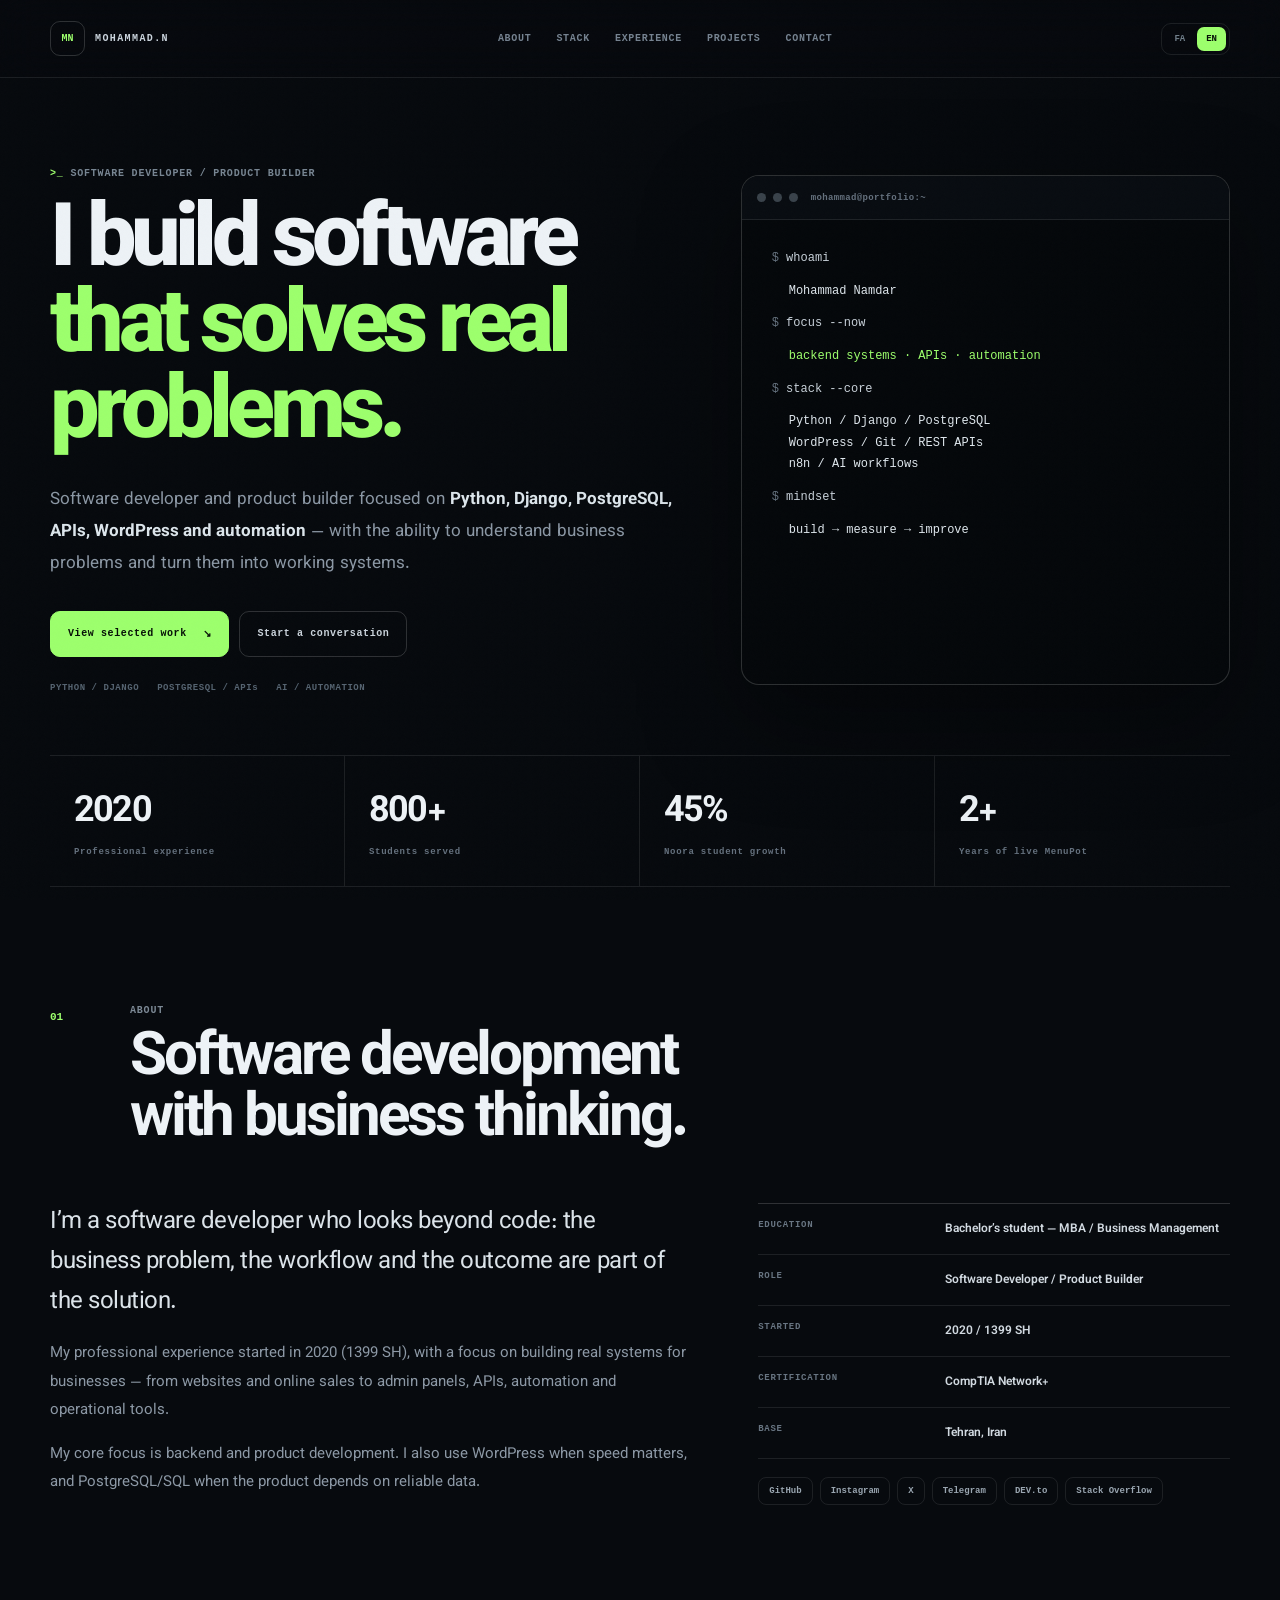
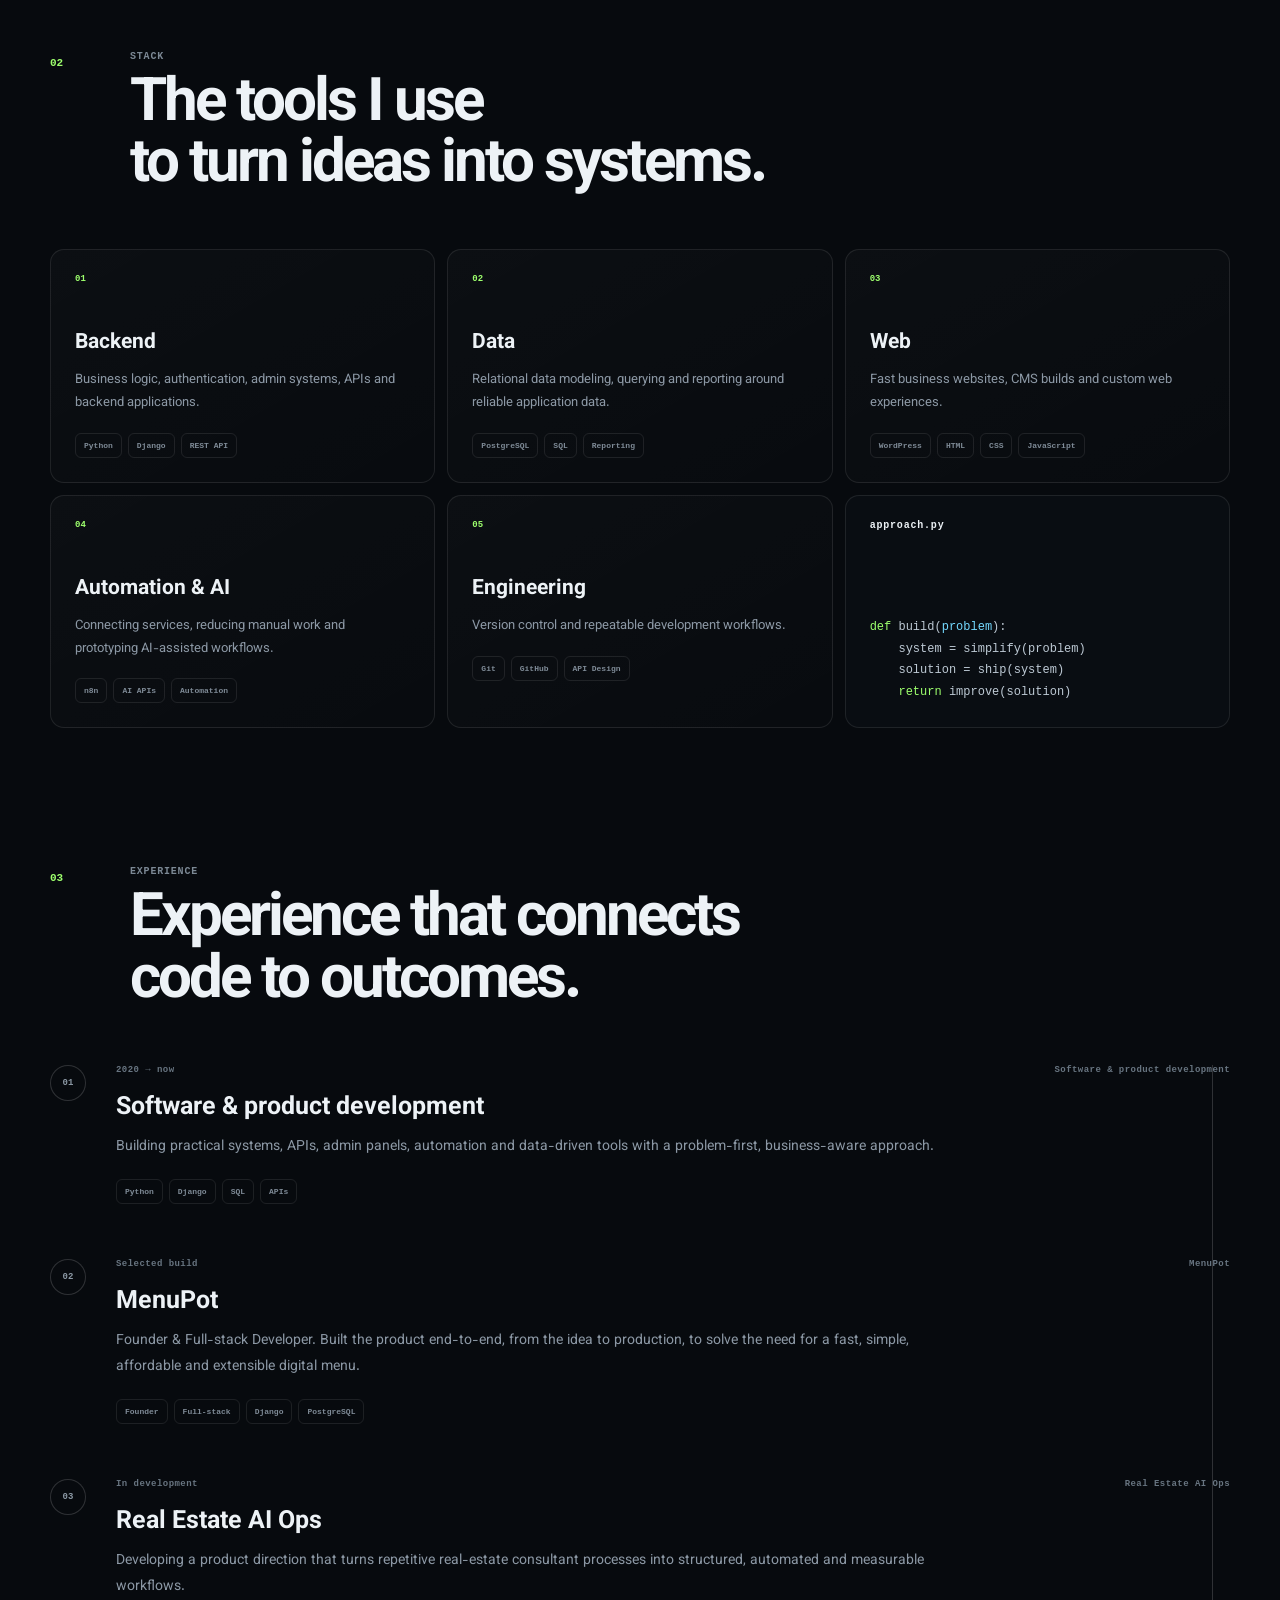
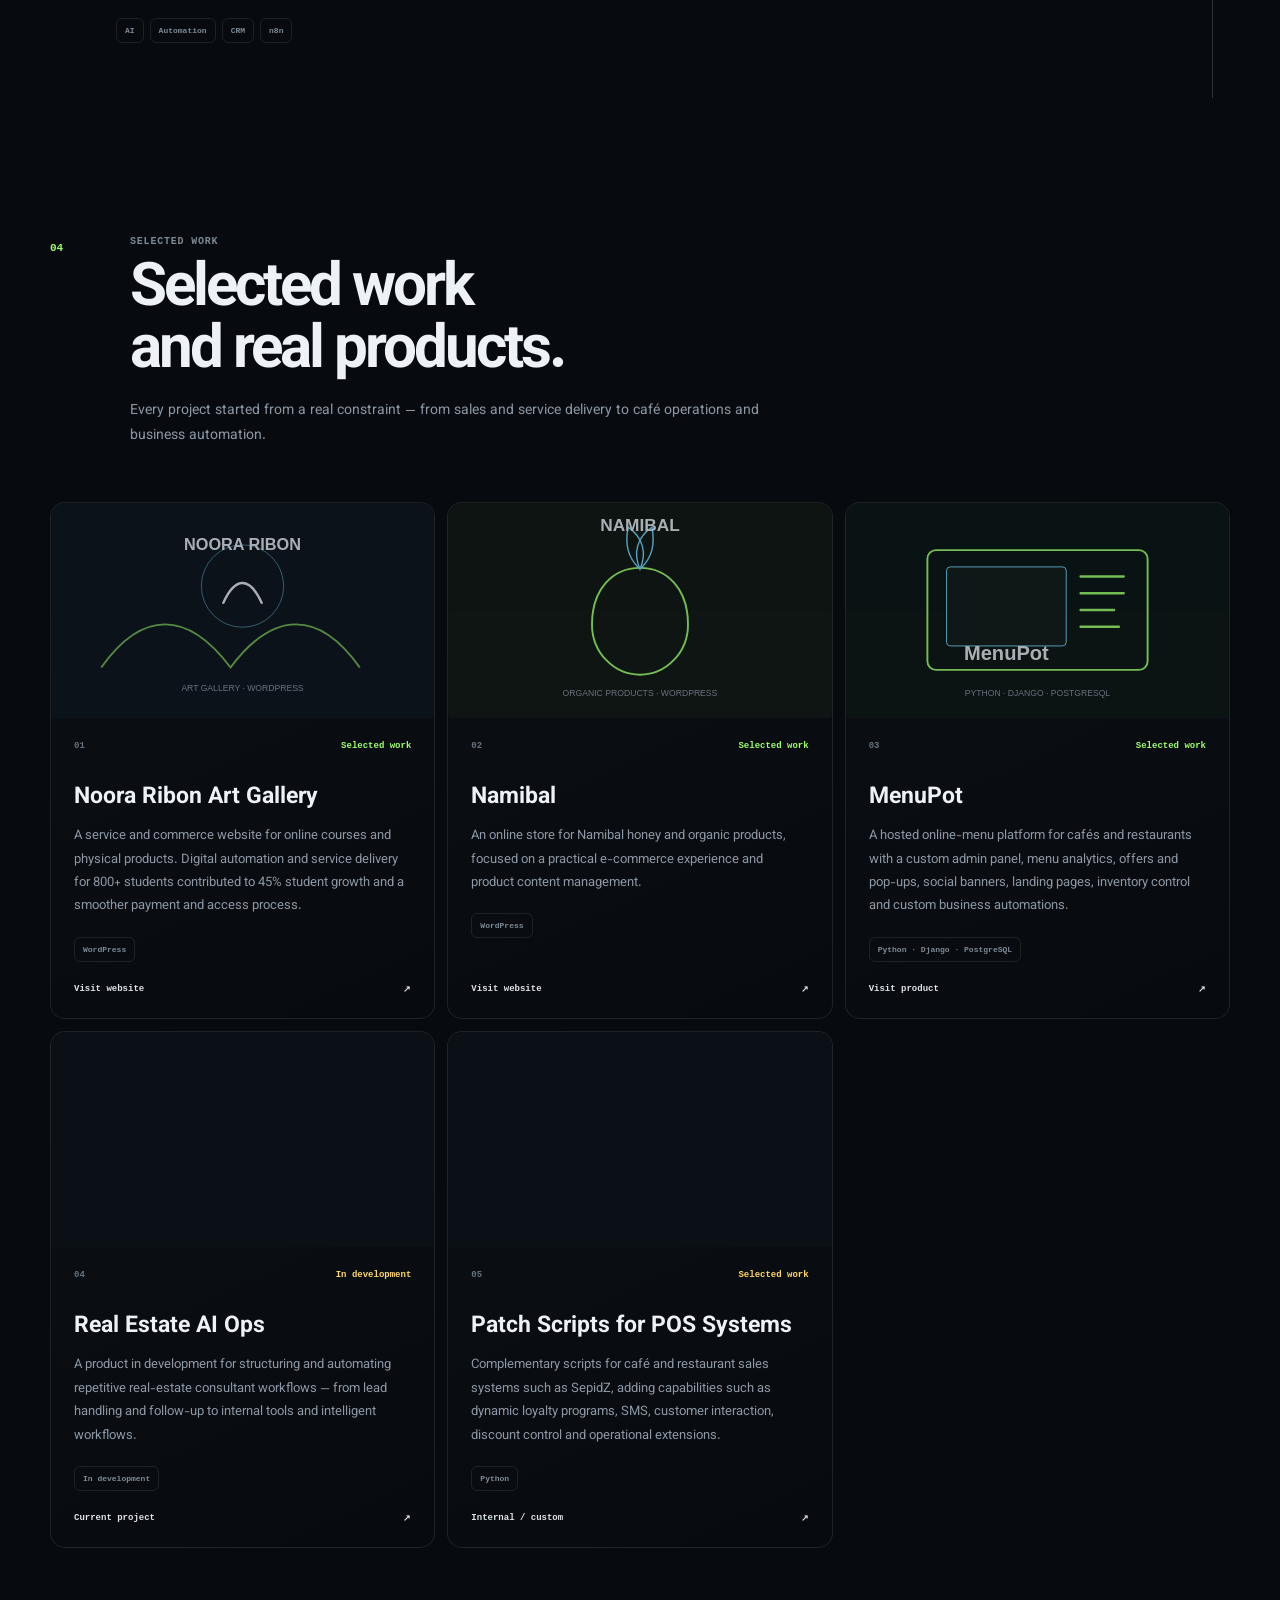
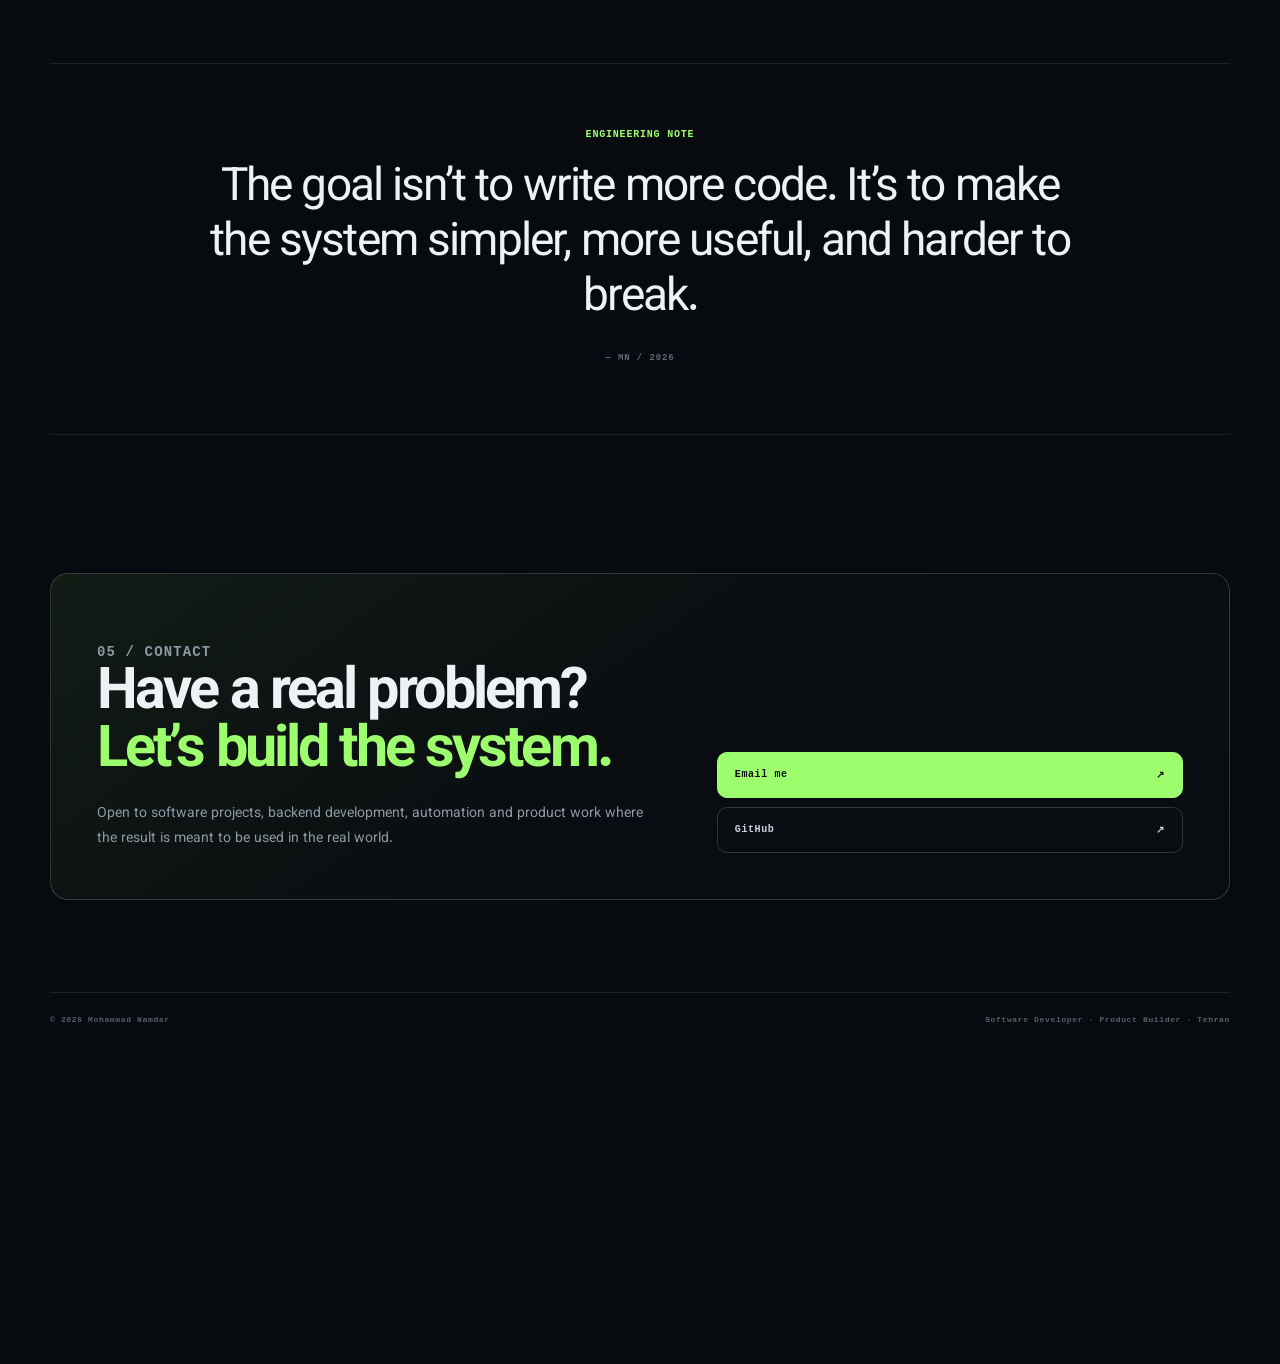
==== commit 056d05ca: "update structure" ====
--- a/index.html
+++ b/index.html
@@ -1,697 +1,14 @@
 <!doctype html>
-<html lang="en" dir="ltr">
+<html lang="en">
 <head>
-  <meta charset="utf-8">
-  <meta name="viewport" content="width=device-width, initial-scale=1">
-  <meta name="author" content="Mohammad Namdar">
-  <meta name="description" content="Mohammad Namdar — Software Engineer and Product Builder focused on Python, Django, SQL, APIs, WordPress, AI and automation.">
-  <meta name="keywords" content="محمد نامدار, Mohammad Namdar, Mohnamar, Software Engineer, Python Developer, Django Developer, Backend Developer, AI Automation">
-  <meta name="robots" content="index, follow, max-image-preview:large, max-snippet:-1, max-video-preview:-1">
-  <meta name="googlebot" content="index, follow, max-image-preview:large, max-snippet:-1, max-video-preview:-1">
-  <meta name="theme-color" content="#080b10">
-  <meta name="color-scheme" content="dark">
-  <meta name="referrer" content="strict-origin-when-cross-origin">
-
-  <!-- Canonical: change this URL if you later connect a custom domain. -->
-  <link rel="canonical" href="https://mohnamar.github.io/">
-  <link rel="me" href="https://github.com/MohNamdar">
-
-  <!-- Google Fonts -->
-  <link rel="preconnect" href="https://fonts.googleapis.com">
-  <link rel="preconnect" href="https://fonts.gstatic.com" crossorigin>
-  <link href="https://fonts.googleapis.com/css2?family=Vazirmatn:wght@100..900&display=swap" rel="stylesheet">
-
-  <!-- Open Graph -->
-  <meta property="og:type" content="website">
-  <meta property="og:site_name" content="Mohammad Namdar">
-  <meta property="og:title" content="Mohammad Namdar — Software Engineer & Product Builder">
-  <meta property="og:description" content="Mohammad Namdar — Software Engineer and Product Builder focused on Python, Django, SQL, APIs, AI and automation.">
-  <meta property="og:url" content="https://mohnamar.github.io/">
-  <meta property="og:locale" content="en_US">
-  <meta property="og:locale:alternate" content="fa_IR">
-
-  <!-- Twitter / X -->
-  <meta name="twitter:card" content="summary">
-  <meta name="twitter:title" content="Mohammad Namdar — Software Engineer & Product Builder">
-  <meta name="twitter:description" content="Mohammad Namdar — Software Engineer and Product Builder focused on Python, Django, SQL, APIs, AI and automation.">
-  <meta name="twitter:url" content="https://mohnamar.github.io/">
-
-  <!-- Structured data: personal identity + site + profile page -->
-  <script type="application/ld+json">
-  {
-    "@context": "https://schema.org",
-    "@graph": [
-      {
-        "@type": "Person",
-        "@id": "https://mohnamar.github.io/#person",
-        "name": "Mohammad Namdar",
-        "alternateName": "محمد نامدار",
-        "url": "https://mohnamar.github.io/",
-        "email": "mailto:Mohnamdar01@gmail.com",
-        "jobTitle": "Software Engineer & Product Builder",
-        "description": "Software Engineer and Product Builder focused on Python, Django, SQL, APIs, WordPress, AI and automation.",
-        "sameAs": ["https://github.com/MohNamdar"],
-        "knowsAbout": [
-          "Python", "Django", "PostgreSQL", "SQL", "REST APIs",
-          "WordPress", "Git", "AI", "Automation", "n8n"
-        ]
-      },
-      {
-        "@type": "WebSite",
-        "@id": "https://mohnamar.github.io/#website",
-        "url": "https://mohnamar.github.io/",
-        "name": "Mohammad Namdar",
-        "alternateName": "محمد نامدار",
-        "description": "Personal portfolio and professional website of Mohammad Namdar.",
-        "inLanguage": ["en", "fa"],
-        "publisher": {"@id": "https://mohnamar.github.io/#person"}
-      },
-      {
-        "@type": "ProfilePage",
-        "@id": "https://mohnamar.github.io/#profile",
-        "url": "https://mohnamar.github.io/",
-        "name": "Mohammad Namdar — Software Engineer & Product Builder",
-        "isPartOf": {"@id": "https://mohnamar.github.io/#website"},
-        "mainEntity": {"@id": "https://mohnamar.github.io/#person"},
-        "inLanguage": ["en", "fa"]
-      }
-    ]
-  }
-  </script>
-
-  <title>Mohammad Namdar — Software Engineer & Product Builder</title>
-  <style>
-    :root {
-      --bg: #080b10;
-      --panel: #0b0f14;
-      --text: #e8edf2;
-      --muted: #8b97a5;
-      --line: rgba(255,255,255,.09);
-      --line-strong: rgba(255,255,255,.16);
-      --accent: #9dff6d;
-      --accent-2: #74d9ff;
-      --max: 1180px;
-      --radius: 12px;
-    }
-
-    * { box-sizing: border-box; }
-    html { scroll-behavior: smooth; }
-    body {
-      margin: 0;
-      background: var(--bg);
-      color: var(--text);
-      font-family: "Vazirmatn", Inter, ui-sans-serif, -apple-system, BlinkMacSystemFont, "Segoe UI", Roboto, Arial, sans-serif;
-      overflow-x: hidden;
-    }
-    a { color: inherit; text-decoration: none; }
-    button, a { -webkit-tap-highlight-color: transparent; }
-    ::selection { background: var(--accent); color: #071008; }
-
-    .noise {
-      position: fixed;
-      inset: 0;
-      pointer-events: none;
-      z-index: 10;
-      opacity: .026;
-      background-image: url("data:image/svg+xml,%3Csvg viewBox='0 0 180 180' xmlns='http://www.w3.org/2000/svg'%3E%3Cfilter id='n'%3E%3CfeTurbulence type='fractalNoise' baseFrequency='.9' numOctaves='3' stitchTiles='stitch'/%3E%3C/filter%3E%3Crect width='100%25' height='100%25' filter='url(%23n)' opacity='.7'/%3E%3C/svg%3E");
-    }
-
-    .page-shell { width: min(var(--max), calc(100% - 48px)); margin: 0 auto; }
-
-    .topbar {
-      position: sticky;
-      top: 0;
-      z-index: 20;
-      height: 82px;
-      display: grid;
-      grid-template-columns: auto 1fr auto;
-      align-items: center;
-      gap: 26px;
-      background: rgba(8,11,16,.82);
-      backdrop-filter: blur(14px);
-      border-bottom: 1px solid var(--line);
-    }
-
-    .brand { display: inline-flex; align-items: center; gap: 12px; width: max-content; }
-    .brand-mark {
-      width: 34px; height: 34px; display: grid; place-items: center;
-      border: 1px solid var(--line-strong); border-radius: 9px;
-      color: var(--accent); font: 800 10px/1 ui-monospace, SFMono-Regular, Menlo, monospace;
-      letter-spacing: -.04em;
-    }
-    .brand-text { color: #ced6de; font: 800 10px/1 ui-monospace, SFMono-Regular, Menlo, monospace; letter-spacing: .15em; }
-
-    .nav { display: flex; justify-content: center; gap: 26px; }
-    .nav a {
-      position: relative; color: #768391; font: 700 10px/1 ui-monospace, SFMono-Regular, Menlo, monospace;
-      text-transform: uppercase; letter-spacing: .08em; transition: color .2s ease;
-    }
-    .nav a::after {
-      content: ""; position: absolute; left: 0; right: 0; bottom: -10px; height: 1px;
-      background: var(--accent); transform: scaleX(0); transform-origin: center; transition: transform .2s ease;
-    }
-    .nav a:hover, .nav a.active { color: var(--text); }
-    .nav a.active::after { transform: scaleX(1); }
-
-    .header-actions { display: flex; align-items: center; gap: 9px; }
-    .status-pill {
-      display: inline-flex; align-items: center; gap: 8px; padding: 10px 12px;
-      border: 1px solid var(--line); border-radius: 999px;
-      color: #a3afbc; font: 700 9px/1 ui-monospace, SFMono-Regular, Menlo, monospace;
-      letter-spacing: .06em; text-transform: uppercase;
-    }
-    .status-dot { width: 7px; height: 7px; border-radius: 50%; background: var(--accent); box-shadow: 0 0 0 3px rgba(157,255,109,.08); }
-    .lang-switch { display: flex; gap: 3px; padding: 3px; border: 1px solid var(--line); border-radius: 10px; }
-    .lang-btn {
-      border: 0; background: transparent; color: #6f7b89; cursor: pointer; border-radius: 7px;
-      padding: 7px 9px; font: 800 9px/1 ui-monospace, SFMono-Regular, Menlo, monospace; letter-spacing: .06em;
-      transition: .2s ease;
-    }
-    .lang-btn:hover, .lang-btn.active { color: #061007; background: var(--accent); }
-
-    .section-grid { display: grid; grid-template-columns: 1.06fr .94fr; gap: 84px; }
-    .hero { min-height: 740px; align-items: center; padding: 96px 0 76px; }
-    .eyebrow, .section-kicker, .code-label, .project-status, .project-no, .skill-index, .section-number,
-    .timeline-top, .signature, .mini-meta, .metric > span, .metric-note p, .footer, .tag {
-      font-family: ui-monospace, SFMono-Regular, Menlo, Monaco, Consolas, monospace;
-    }
-    .eyebrow { color: #73808e; font-size: 10px; font-weight: 800; letter-spacing: .1em; }
-    .prompt { color: var(--accent); }
-    .hero h1 {
-      margin: 22px 0 26px; max-width: 730px;
-      font-size: clamp(52px, 7vw, 88px); line-height: .94; letter-spacing: -.065em; font-weight: 800;
-    }
-    .hero h1 span { color: var(--accent); }
-    .hero-lead { max-width: 640px; color: var(--muted); font-size: 17px; line-height: 1.78; margin: 0; }
-    .hero-lead strong { color: #d8e1e8; font-weight: 700; }
-
-    .hero-actions { display: flex; gap: 10px; flex-wrap: wrap; margin-top: 33px; }
-    .btn {
-      min-height: 46px; display: inline-flex; align-items: center; justify-content: center; gap: 18px;
-      padding: 0 17px; border-radius: 9px; border: 1px solid var(--line-strong);
-      font: 800 10px/1 ui-monospace, SFMono-Regular, Menlo, monospace; text-transform: uppercase; letter-spacing: .08em;
-      transition: transform .22s ease, background .22s ease, border-color .22s ease, color .22s ease;
-    }
-    .btn:hover { transform: translateY(-2px); }
-    .btn-primary { background: var(--accent); color: #081008; border-color: var(--accent); }
-    .btn-primary:hover { background: #aeff86; }
-    .btn-ghost { background: transparent; color: #c8d1da; }
-    .btn-ghost:hover { border-color: #33404d; }
-    .mini-meta { display: flex; flex-wrap: wrap; gap: 10px 18px; margin-top: 31px; color: #566370; font-size: 9px; font-weight: 800; letter-spacing: .08em; }
-    .mini-meta span::before { content: "// "; color: #38444f; }
-
-    .terminal {
-      overflow: hidden; border: 1px solid var(--line-strong); border-radius: 13px; background: #090d12;
-      box-shadow: 0 30px 100px rgba(0,0,0,.3);
-    }
-    .terminal-bar { height: 42px; display: flex; align-items: center; gap: 7px; padding: 0 14px; border-bottom: 1px solid var(--line); background: rgba(255,255,255,.02); }
-    .terminal-bar > span { width: 8px; height: 8px; border-radius: 50%; background: #313942; }
-    .terminal-bar small { margin-left: 6px; color: #697684; font: 600 9px/1 ui-monospace, SFMono-Regular, Menlo, monospace; }
-    .terminal-body { padding: 25px; min-height: 435px; font: 500 13px/1.9 ui-monospace, SFMono-Regular, Menlo, monospace; direction: ltr !important; text-align: left !important; }
-    .terminal-body p { margin: 0 0 10px; }
-    .muted { color: #516070; }
-    .terminal-output { color: #bdc7d1; padding-left: 18px; margin-bottom: 17px !important; }
-    .terminal-output.accent { color: var(--accent); }
-    .cursor { color: var(--accent); animation: blink 1s step-end infinite; }
-    @keyframes blink { 50% { opacity: 0; } }
-
-    .metrics { grid-template-columns: repeat(4, 1fr); gap: 1px; border-top: 1px solid var(--line); border-bottom: 1px solid var(--line); background: var(--line); }
-    .metric { min-height: 140px; display: flex; flex-direction: column; justify-content: center; background: var(--bg); padding: 25px; }
-    .metric strong { font-size: 40px; line-height: 1; letter-spacing: -.05em; }
-    .metric > span, .metric-note p { color: var(--muted); font-size: 10px; line-height: 1.5; text-transform: uppercase; letter-spacing: .1em; }
-    .metric-note { flex-direction: row; align-items: center; gap: 18px; }
-    .metric-note > span { color: var(--accent); font: 800 23px/1 ui-monospace, SFMono-Regular, Menlo, monospace; }
-    .metric-note p { margin: 0; }
-
-    .content-section { padding: 128px 0 32px; }
-    .section-heading { display: grid; grid-template-columns: 74px 1fr; gap: 22px; align-items: start; margin-bottom: 56px; }
-    .section-number { color: var(--accent); padding-top: 9px; font-size: 11px; }
-    .section-kicker { color: #7f8b97; margin: 0 0 14px; font-size: 10px; font-weight: 800; letter-spacing: .11em; }
-    .section-heading h2, .contact-card h2 { margin: 0; font-size: clamp(38px, 4.2vw, 62px); line-height: 1.02; letter-spacing: -.045em; }
-
-    .about-layout { display: grid; grid-template-columns: 1.25fr .75fr; gap: 70px; }
-    .about-copy { max-width: 680px; }
-    .about-copy p { color: #8f9aa8; font-size: 16px; line-height: 1.8; }
-    .about-copy p.large-copy { color: #d6dee6; font-size: 23px; line-height: 1.6; letter-spacing: -.02em; margin-top: 0; }
-    .about-card { align-self: start; border-top: 1px solid var(--line-strong); }
-    .about-row { display: grid; grid-template-columns: .75fr 1.25fr; gap: 18px; padding: 17px 0; border-bottom: 1px solid var(--line); }
-    .about-row span { color: #697684; font: 700 9px/1.5 ui-monospace, SFMono-Regular, Menlo, monospace; text-transform: uppercase; letter-spacing: .1em; }
-    .about-row strong { color: #cdd6df; font-size: 12px; font-weight: 600; }
-
-    .skills-grid { display: grid; grid-template-columns: repeat(3, 1fr); gap: 12px; }
-    .skill-card { min-height: 245px; position: relative; padding: 25px; border: 1px solid var(--line); border-radius: 12px; background: linear-gradient(160deg, rgba(255,255,255,.02), rgba(255,255,255,.006)); transition: transform .25s ease, border-color .25s ease; }
-    .skill-card:hover { transform: translateY(-4px); border-color: var(--line-strong); }
-    .skill-index { color: var(--accent); font-size: 10px; }
-    .skill-card h3 { margin: 47px 0 12px; font-size: 22px; letter-spacing: -.02em; }
-    .skill-card p { margin: 0; color: var(--muted); font-size: 13px; line-height: 1.75; }
-    .tags, .timeline-tags, .project-stack { display: flex; gap: 6px; flex-wrap: wrap; margin-top: 20px; }
-    .tags span, .timeline-tags span, .project-stack span { padding: 7px 8px; border: 1px solid var(--line); border-radius: 6px; color: #7e8a96; font: 700 8px/1 ui-monospace, SFMono-Regular, Menlo, monospace; }
-    .skill-card-terminal { background: #090d12; display: flex; flex-direction: column; justify-content: space-between; }
-    .code-label { color: #586575; font-size: 9px; }
-    pre { margin: 0; overflow-x: auto; }
-    code { color: #bdc9d4; font: 500 12px/1.8 ui-monospace, SFMono-Regular, Menlo, monospace; }
-    .code-keyword { color: var(--accent); }
-    .code-var { color: var(--accent-2); }
-
-    .timeline { position: relative; margin-left: 18px; border-left: 1px solid var(--line-strong); }
-    .timeline-item { display: grid; grid-template-columns: 44px 1fr; gap: 24px; margin-left: -18px; padding: 0 0 58px; }
-    .timeline-marker { width: 36px; height: 36px; display: grid; place-items: center; border: 1px solid var(--line-strong); background: var(--bg); border-radius: 50%; color: #7f8d9b; font: 700 9px/1 ui-monospace, SFMono-Regular, Menlo, monospace; }
-    .timeline-main { padding-top: 1px; }
-    .timeline-top { display: flex; justify-content: space-between; gap: 20px; color: #667382; font-size: 9px; font-weight: 800; letter-spacing: .06em; }
-    .timeline-main h3 { margin: 15px 0 9px; font-size: 25px; letter-spacing: -.02em; }
-    .timeline-main p { margin: 0; max-width: 790px; color: var(--muted); font-size: 14px; line-height: 1.8; }
-
-    .project-grid { display: grid; grid-template-columns: repeat(3, 1fr); gap: 12px; }
-    .project-card { min-height: 390px; display: flex; flex-direction: column; padding: 26px; border: 1px solid var(--line); border-radius: 14px; background: linear-gradient(160deg, rgba(255,255,255,.025), rgba(255,255,255,.005)); transition: transform .25s ease, border-color .25s ease; }
-    .project-card:hover { transform: translateY(-5px); border-color: var(--line-strong); }
-    .project-card.featured { background: linear-gradient(150deg, rgba(157,255,109,.09), rgba(157,255,109,.015) 52%, rgba(255,255,255,.005)); border-color: rgba(157,255,109,.18); }
-    .project-top { display: flex; align-items: center; justify-content: space-between; }
-    .project-no { color: #647180; font-size: 10px; }
-    .project-status { color: var(--accent); font-size: 9px; }
-    .project-card h3 { margin: 54px 0 13px; font-size: 29px; letter-spacing: -.03em; }
-    .project-card p { margin: 0; color: var(--muted); font-size: 14px; line-height: 1.75; }
-    .project-link { margin-top: auto; padding-top: 28px; display: flex; justify-content: space-between; color: #dce6ee; font: 700 10px/1 ui-monospace, SFMono-Regular, Menlo, monospace; text-transform: uppercase; letter-spacing: .08em; }
-    .project-link:hover { color: var(--accent); }
-    .project-link.static { color: #667380; }
-
-    .manifesto { margin: 120px 0 30px; padding: 72px 7vw; border-top: 1px solid var(--line); border-bottom: 1px solid var(--line); text-align: center; }
-    .manifesto-label { color: var(--accent); font: 800 10px/1 ui-monospace, SFMono-Regular, Menlo, monospace; letter-spacing: .12em; }
-    blockquote { max-width: 900px; margin: 26px auto 18px; font-size: clamp(27px, 4vw, 48px); line-height: 1.15; letter-spacing: -.045em; }
-    .signature { color: #606e7a; font-size: 10px; font-weight: 700; letter-spacing: .12em; }
-
-    .contact-card { display: grid; grid-template-columns: 1.1fr .9fr; gap: 60px; padding: 50px; border: 1px solid var(--line-strong); border-radius: 18px; background: linear-gradient(145deg, rgba(157,255,109,.08), rgba(255,255,255,.01) 55%); }
-    .contact-card h2 span { color: var(--accent); }
-    .contact-copy { max-width: 620px; color: var(--muted); font-size: 14px; line-height: 1.8; margin-top: 22px; }
-    .contact-actions { align-self: end; display: flex; flex-direction: column; gap: 9px; }
-    .contact-actions .btn { justify-content: space-between; }
-    .footer { margin: 76px 0 28px; padding-top: 22px; border-top: 1px solid var(--line); display: flex; justify-content: space-between; gap: 20px; color: #56616e; font-size: 9px; font-weight: 600; letter-spacing: .09em; text-transform: uppercase; }
-
-    [dir="rtl"] body, [dir="rtl"] { font-family: "Vazirmatn", Tahoma, "Segoe UI", Arial, sans-serif; }
-    [dir="rtl"] .eyebrow, [dir="rtl"] .section-kicker, [dir="rtl"] .code-label, [dir="rtl"] .project-status, [dir="rtl"] .project-no,
-    [dir="rtl"] .skill-index, [dir="rtl"] .section-number, [dir="rtl"] .timeline-top, [dir="rtl"] .signature,
-    [dir="rtl"] .mini-meta, [dir="rtl"] .metric > span, [dir="rtl"] .metric-note p, [dir="rtl"] .footer,
-    [dir="rtl"] .tags span, [dir="rtl"] .timeline-tags span, [dir="rtl"] .project-stack span, [dir="rtl"] .nav a,
-    [dir="rtl"] .status-pill, [dir="rtl"] .lang-btn, [dir="rtl"] .btn, [dir="rtl"] .brand-text { font-family: "Vazirmatn", Tahoma, "Segoe UI", Arial, sans-serif; }
-    [dir="rtl"] .nav a::after { transform-origin: center; }
-    [dir="rtl"] .section-heading { grid-template-columns: 74px 1fr; }
-    [dir="rtl"] .section-number { text-align: right; }
-    [dir="rtl"] .timeline { margin-left: 0; margin-right: 18px; border-left: 0; border-right: 1px solid var(--line-strong); }
-    [dir="rtl"] .timeline-item { margin-left: 0; margin-right: -18px; grid-template-columns: 44px 1fr; }
-    [dir="rtl"] .timeline-top { text-align: right; }
-    [dir="rtl"] .terminal-bar small { margin-left: 0; margin-right: 6px; }
-    [dir="rtl"] .mini-meta span::before { content: "// "; }
-
-    .reveal { opacity: 0; transform: translateY(18px); transition: opacity .65s ease, transform .65s ease; }
-    .reveal.visible { opacity: 1; transform: none; }
-    .delay-1 { transition-delay: .08s; }
-    .delay-2 { transition-delay: .16s; }
-
-    @media (max-width: 980px) {
-      .topbar { grid-template-columns: auto 1fr auto; gap: 12px; }
-      .nav { justify-self: end; gap: 16px; }
-      .status-pill { display: none; }
-      .section-grid, .about-layout, .contact-card { grid-template-columns: 1fr; }
-      .hero { min-height: auto; padding-top: 72px; }
-      .terminal { max-width: 720px; width: 100%; }
-      .metrics { grid-template-columns: repeat(2, 1fr); }
-      .skills-grid, .project-grid { grid-template-columns: repeat(2, 1fr); }
-      .contact-card { gap: 40px; }
-      .header-actions { justify-self: end; }
-    }
-
-    @media (max-width: 720px) {
-      .page-shell { width: min(var(--max), calc(100% - 28px)); }
-      .topbar { height: 72px; }
-      .brand-text { display: none; }
-      .nav { gap: 13px; }
-      .nav a:nth-child(2), .nav a:nth-child(3) { display: none; }
-      .hero { padding: 60px 0; gap: 40px; }
-      .hero h1 { font-size: clamp(46px, 13vw, 70px); }
-      .hero-lead { font-size: 15px; }
-      .terminal-body { min-height: 380px; }
-      .metrics { grid-template-columns: 1fr 1fr; }
-      .metric { min-height: 116px; padding: 19px; }
-      .metric strong { font-size: 32px; }
-      .section-heading { grid-template-columns: 43px 1fr; gap: 12px; margin-bottom: 38px; }
-      [dir="rtl"] .section-heading { grid-template-columns: 43px 1fr; }
-      .content-section { padding-top: 92px; }
-      .skills-grid, .project-grid { grid-template-columns: 1fr; }
-      .skill-card, .project-card { min-height: auto; }
-      .skill-card h3, .project-card h3 { margin-top: 35px; }
-      .timeline { margin-left: 12px; }
-      [dir="rtl"] .timeline { margin-left: 0; margin-right: 12px; }
-      .timeline-item { grid-template-columns: 33px 1fr; gap: 14px; margin-left: -12px; }
-      [dir="rtl"] .timeline-item { grid-template-columns: 33px 1fr; margin-right: -12px; margin-left: 0; }
-      .timeline-top { flex-direction: column; gap: 7px; }
-      .timeline-main h3 { font-size: 21px; }
-      .contact-card { padding: 30px 22px; }
-      blockquote { font-size: 30px; }
-      .footer { flex-direction: column; }
-      .lang-btn { padding: 7px 8px; }
-    }
-
-    @media (prefers-reduced-motion: reduce) {
-      html { scroll-behavior: auto; }
-      .reveal { opacity: 1; transform: none; transition: none; }
-      .btn, .skill-card, .project-card { transition: none; }
-      .cursor { animation: none; }
-    }
-  </style>
+<meta charset="utf-8">
+<meta name="viewport" content="width=device-width,initial-scale=1">
+<title>Mohammad Namdar — Software Developer</title>
+<meta name="robots" content="noindex,follow">
+<link rel="canonical" href="https://mohnam.ir/en/">
+<meta http-equiv="refresh" content="0; url=/en/">
 </head>
 <body>
-  <div class="noise" aria-hidden="true"></div>
-  <div class="page-shell">
-    <header class="topbar">
-      <a class="brand" href="#top" aria-label="Mohammad Namdar — personal portfolio">
-        <span class="brand-mark">MN</span>
-        <span class="brand-text">MOHAMMAD.N</span>
-      </a>
-
-      <nav class="nav" aria-label="Primary navigation">
-        <a href="#about" data-en="About" data-fa="درباره من">About</a>
-        <a href="#skills" data-en="Stack" data-fa="مهارت‌ها">Stack</a>
-        <a href="#experience" data-en="Experience" data-fa="تجربه">Experience</a>
-        <a href="#projects" data-en="Projects" data-fa="پروژه‌ها">Projects</a>
-        <a href="#contact" data-en="Contact" data-fa="تماس">Contact</a>
-      </nav>
-
-      <div class="header-actions">
-        <div class="lang-switch" role="group" aria-label="Language selector">
-          <button class="lang-btn active" data-lang="en" type="button">EN</button>
-          <button class="lang-btn" data-lang="fa" type="button">FA</button>
-        </div>
-        <a class="status-pill" href="#contact"><span class="status-dot"></span><span data-en="Available for builds" data-fa="آماده همکاری روی پروژه‌ها">Available for builds</span></a>
-      </div>
-    </header>
-
-    <main id="top">
-      <section class="hero section-grid">
-        <div class="hero-copy reveal">
-          <div class="eyebrow"><span class="prompt">&gt;_</span> <span data-en="SOFTWARE ENGINEER / PRODUCT BUILDER" data-fa="مهندس نرم‌افزار / سازنده محصول">SOFTWARE ENGINEER / PRODUCT BUILDER</span></div>
-          <h1>
-            <span class="lang-en">I build software that<br><span>actually ships.</span></span>
-            <span class="lang-fa" hidden>نرم‌افزار می‌سازم که<br><span>واقعاً به محصول تبدیل می‌شود.</span></span>
-          </h1>
-          <p class="hero-lead">
-            <span class="lang-en">Backend-focused developer working across <strong>Python, Django, SQL, APIs, WordPress and automation</strong> — with a business mindset shaped by an MBA background.</span>
-            <span class="lang-fa" hidden>توسعه‌دهنده‌ای با تمرکز بر بک‌اند که با <strong>Python، Django، SQL، API، WordPress و اتوماسیون</strong> کار می‌کند؛ با ذهنیتی محصول‌محور که از تحصیل در مدیریت کسب‌وکار شکل گرفته است.</span>
-          </p>
-          <div class="hero-actions">
-            <a class="btn btn-primary" href="#projects"><span data-en="View selected work" data-fa="مشاهده پروژه‌های منتخب">View selected work</span> <span>↘</span></a>
-            <a class="btn btn-ghost" href="#contact"><span data-en="Start a conversation" data-fa="شروع گفتگو">Start a conversation</span></a>
-          </div>
-          <div class="mini-meta">
-            <span>PYTHON / DJANGO</span><span>APIs / SQL</span><span>AI / AUTOMATION</span>
-          </div>
-        </div>
-
-        <div class="terminal reveal delay-1" aria-label="Terminal style profile summary">
-          <div class="terminal-bar"><span></span><span></span><span></span><small>mohammad@portfolio:~</small></div>
-          <div class="terminal-body">
-            <p><span class="muted">$</span> whoami</p>
-            <p class="terminal-output">Mohammad Namdar</p>
-            <p><span class="muted">$</span> focus --now</p>
-            <p class="terminal-output accent">backend systems · APIs · automation</p>
-            <p><span class="muted">$</span> stack --core</p>
-            <p class="terminal-output">Python / Django / PostgreSQL<br>WordPress / Git / REST APIs<br>n8n / AI workflows</p>
-            <p><span class="muted">$</span> mindset</p>
-            <p class="terminal-output">build → measure → improve</p>
-            <p><span class="cursor">▋</span></p>
-          </div>
-        </div>
-      </section>
-
-      <section class="metrics section-grid reveal">
-        <div class="metric"><strong>06+</strong><span data-en="Core technologies" data-fa="فناوری‌های اصلی">Core technologies</span></div>
-        <div class="metric"><strong>03</strong><span data-en="Product directions" data-fa="مسیرهای محصولی">Product directions</span></div>
-        <div class="metric"><strong>01</strong><span data-en="Rule: ship useful things" data-fa="قانون: چیز مفید بساز">Rule: ship useful things</span></div>
-        <div class="metric metric-note"><span>01</span><p><span data-en="developer brain" data-fa="ذهن توسعه‌دهنده">developer brain</span><br><span data-en="+ business thinking" data-fa="+ تفکر کسب‌وکاری">+ business thinking</span></p></div>
-      </section>
-
-      <section id="about" class="content-section">
-        <div class="section-heading reveal">
-          <span class="section-number">01</span>
-          <div>
-            <p class="section-kicker" data-en="ABOUT" data-fa="درباره من">ABOUT</p>
-            <h2>
-              <span class="lang-en">Engineering with<br>a product brain.</span>
-              <span class="lang-fa" hidden>مهندسی با<br>ذهنیت محصول.</span>
-            </h2>
-          </div>
-        </div>
-        <div class="about-layout">
-          <div class="about-copy reveal">
-            <p class="large-copy lang-en">I’m a business-focused software builder who likes turning messy ideas into clear, working systems.</p>
-            <p class="large-copy lang-fa" hidden>یک سازنده نرم‌افزار با ذهنیت کسب‌وکاری هستم و از تبدیل ایده‌های مبهم به سیستم‌های شفاف و قابل‌اجرا لذت می‌برم.</p>
-            <p class="lang-en">My strongest area is backend development: designing APIs, data flows and admin tools with Python and Django, while keeping the product simple enough to maintain and useful enough to matter.</p>
-            <p class="lang-fa" hidden>تمرکز اصلی من توسعه بک‌اند است: طراحی API، جریان‌های داده و پنل‌های مدیریتی با Python و Django؛ با تأکید بر سادگی، نگه‌داری‌پذیری و ارزش واقعی محصول.</p>
-            <p class="lang-en">I also work with WordPress when speed matters, PostgreSQL/SQL when data matters, and automation/AI workflows when repetitive work should disappear.</p>
-            <p class="lang-fa" hidden>وقتی سرعت مهم باشد با WordPress کار می‌کنم، برای داده با PostgreSQL و SQL سراغ ساختار درست می‌روم، و برای حذف کارهای تکراری از اتوماسیون و workflowهای مبتنی بر AI استفاده می‌کنم.</p>
-          </div>
-          <aside class="about-card reveal delay-1">
-            <div class="about-row"><span data-en="Current track" data-fa="مسیر تحصیلی">Current track</span><strong><span class="lang-en">Bachelor’s — MBA / Business Management</span><span class="lang-fa" hidden>کارشناسی — MBA / مدیریت کسب‌وکار</span></strong></div>
-            <div class="about-row"><span data-en="Primary role" data-fa="نقش اصلی">Primary role</span><strong><span class="lang-en">Software Engineer / Product Builder</span><span class="lang-fa" hidden>مهندس نرم‌افزار / سازنده محصول</span></strong></div>
-            <div class="about-row"><span data-en="Best fit" data-fa="مناسب برای">Best fit</span><strong><span class="lang-en">Backend, automation & internal tools</span><span class="lang-fa" hidden>بک‌اند، اتوماسیون و ابزارهای داخلی</span></strong></div>
-            <div class="about-row"><span data-en="Working style" data-fa="سبک کار">Working style</span><strong><span class="lang-en">Practical · iterative · systems-first</span><span class="lang-fa" hidden>عمل‌گرا · مرحله‌ای · سیستم‌محور</span></strong></div>
-          </aside>
-        </div>
-      </section>
-
-      <section id="skills" class="content-section">
-        <div class="section-heading reveal">
-          <span class="section-number">02</span>
-          <div>
-            <p class="section-kicker" data-en="STACK" data-fa="مهارت‌ها">STACK</p>
-            <h2><span class="lang-en">The tools I use<br>to make things real.</span><span class="lang-fa" hidden>ابزارهایی که با آن‌ها<br>ایده را واقعی می‌کنم.</span></h2>
-          </div>
-        </div>
-        <div class="skills-grid">
-          <article class="skill-card reveal">
-            <div class="skill-index">01</div>
-            <h3><span class="lang-en">Backend</span><span class="lang-fa" hidden>بک‌اند</span></h3>
-            <p><span class="lang-en">Business logic, authentication, admin systems, background workflows and API-first applications.</span><span class="lang-fa" hidden>منطق کسب‌وکار، احراز هویت، سیستم‌های مدیریتی، workflowهای پس‌زمینه و اپلیکیشن‌های API-first.</span></p>
-            <div class="tags"><span>Python</span><span>Django</span><span>REST API</span></div>
-          </article>
-          <article class="skill-card reveal delay-1">
-            <div class="skill-index">02</div>
-            <h3><span class="lang-en">Data</span><span class="lang-fa" hidden>داده</span></h3>
-            <p><span class="lang-en">Relational data modeling, querying, reporting and building systems around reliable application data.</span><span class="lang-fa" hidden>مدل‌سازی داده‌های رابطه‌ای، Query، گزارش‌گیری و ساخت سیستم‌های متکی بر داده قابل‌اعتماد.</span></p>
-            <div class="tags"><span>SQL</span><span>PostgreSQL</span><span>Reporting</span></div>
-          </article>
-          <article class="skill-card reveal delay-2">
-            <div class="skill-index">03</div>
-            <h3><span class="lang-en">Web</span><span class="lang-fa" hidden>وب</span></h3>
-            <p><span class="lang-en">Fast marketing and business sites, CMS builds, and custom experiences where product speed matters.</span><span class="lang-fa" hidden>ساخت سایت‌های تجاری و مارکتینگ، CMS و تجربه‌های سفارشی برای جایی که سرعت تحویل مهم است.</span></p>
-            <div class="tags"><span>WordPress</span><span>HTML</span><span>CSS</span><span>JavaScript</span></div>
-          </article>
-          <article class="skill-card reveal">
-            <div class="skill-index">04</div>
-            <h3><span class="lang-en">Automation & AI</span><span class="lang-fa" hidden>اتوماسیون و AI</span></h3>
-            <p><span class="lang-en">Connecting services, reducing manual work and prototyping AI-assisted workflows around real business problems.</span><span class="lang-fa" hidden>اتصال سرویس‌ها، حذف کارهای دستی و ساخت workflowهای هوشمند حول مسائل واقعی کسب‌وکار.</span></p>
-            <div class="tags"><span>n8n</span><span>AI APIs</span><span>Automation</span></div>
-          </article>
-          <article class="skill-card reveal delay-1">
-            <div class="skill-index">05</div>
-            <h3><span class="lang-en">Engineering Tools</span><span class="lang-fa" hidden>ابزارهای مهندسی</span></h3>
-            <p><span class="lang-en">Version control and repeatable development workflows that keep small products from becoming fragile.</span><span class="lang-fa" hidden>کنترل نسخه و workflowهای قابل‌تکرار برای اینکه محصولات کوچک به سیستم‌های شکننده تبدیل نشوند.</span></p>
-            <div class="tags"><span>Git</span><span>GitHub</span><span>API Design</span></div>
-          </article>
-          <article class="skill-card skill-card-terminal reveal delay-2">
-            <div class="code-label">approach.py</div>
-            <pre><code><span class="code-keyword">def</span> build(<span class="code-var">problem</span>):
-    <span class="code-var">system</span> = simplify(problem)
-    <span class="code-var">solution</span> = ship(system)
-    <span class="code-keyword">return</span> improve(solution)</code></pre>
-          </article>
-        </div>
-      </section>
-
-      <section id="experience" class="content-section">
-        <div class="section-heading reveal">
-          <span class="section-number">03</span>
-          <div>
-            <p class="section-kicker" data-en="EXPERIENCE" data-fa="تجربه">EXPERIENCE</p>
-            <h2><span class="lang-en">Work that connects<br>code to outcomes.</span><span class="lang-fa" hidden>کاری که کد را به<br>نتیجه وصل می‌کند.</span></h2>
-          </div>
-        </div>
-        <div class="timeline">
-          <article class="timeline-item reveal">
-            <div class="timeline-marker">01</div>
-            <div class="timeline-main">
-              <div class="timeline-top"><span data-en="Software / Product Development" data-fa="توسعه نرم‌افزار / محصول">Software / Product Development</span><span data-en="Ongoing" data-fa="مداوم">Ongoing</span></div>
-              <h3><span class="lang-en">Backend systems & business automation</span><span class="lang-fa" hidden>سیستم‌های بک‌اند و اتوماسیون کسب‌وکار</span></h3>
-              <p><span class="lang-en">Building practical software for business workflows: dashboards, APIs, data-driven admin panels, process automation and lightweight AI integrations.</span><span class="lang-fa" hidden>ساخت نرم‌افزارهای کاربردی برای workflowهای کسب‌وکار: داشبورد، API، پنل‌های داده‌محور، اتوماسیون فرآیند و integrationهای سبک هوش مصنوعی.</span></p>
-              <div class="timeline-tags"><span>Python</span><span>Django</span><span>SQL</span><span>APIs</span></div>
-            </div>
-          </article>
-          <article class="timeline-item reveal delay-1">
-            <div class="timeline-marker">02</div>
-            <div class="timeline-main">
-              <div class="timeline-top"><span data-en="Digital Product" data-fa="محصول دیجیتال">Digital Product</span><span data-en="Selected build" data-fa="پروژه منتخب">Selected build</span></div>
-              <h3>MenuPot — <span class="lang-en">digital menu & café operations</span><span class="lang-fa" hidden>منوی دیجیتال و عملیات کافه</span></h3>
-              <p><span class="lang-en">A business product direction focused on digital menus, inventory control and reporting, with a PostgreSQL-backed system designed around day-to-day café operations.</span><span class="lang-fa" hidden>یک محصول کسب‌وکاری با تمرکز بر منوی دیجیتال، کنترل موجودی و گزارش‌گیری؛ با سیستم مبتنی بر PostgreSQL برای عملیات روزمره کافه.</span></p>
-              <div class="timeline-tags"><span>Product</span><span>PostgreSQL</span><span>Reporting</span><span>Operations</span></div>
-            </div>
-          </article>
-          <article class="timeline-item reveal delay-2">
-            <div class="timeline-marker">03</div>
-            <div class="timeline-main">
-              <div class="timeline-top"><span data-en="Product Exploration" data-fa="بررسی و توسعه محصول">Product Exploration</span><span data-en="In progress" data-fa="در حال توسعه">In progress</span></div>
-              <h3><span class="lang-en">AI & automation systems for service businesses</span><span class="lang-fa" hidden>سیستم‌های AI و اتوماسیون برای کسب‌وکارهای خدماتی</span></h3>
-              <p><span class="lang-en">Exploring productized workflows for real-estate teams and other service businesses: lead handling, follow-up, internal tooling and repetitive-task automation.</span><span class="lang-fa" hidden>بررسی workflowهای محصول‌محور برای تیم‌های املاک و سایر کسب‌وکارهای خدماتی: مدیریت سرنخ، پیگیری، ابزارهای داخلی و حذف کارهای تکراری.</span></p>
-              <div class="timeline-tags"><span>AI</span><span>n8n</span><span>Automation</span><span>CRM workflows</span></div>
-            </div>
-          </article>
-        </div>
-      </section>
-
-      <section id="projects" class="content-section">
-        <div class="section-heading reveal">
-          <span class="section-number">04</span>
-          <div>
-            <p class="section-kicker" data-en="SELECTED WORK" data-fa="پروژه‌های منتخب">SELECTED WORK</p>
-            <h2><span class="lang-en">Small systems.<br>Real constraints.</span><span class="lang-fa" hidden>سیستم‌های کوچک.<br>محدودیت‌های واقعی.</span></h2>
-          </div>
-        </div>
-        <div class="project-grid">
-          <article class="project-card featured reveal">
-            <div class="project-top"><span class="project-no">01</span><span class="project-status" data-en="Product" data-fa="محصول">Product</span></div>
-            <h3>MenuPot</h3>
-            <p><span class="lang-en">Digital menu infrastructure for cafés and restaurants, extended with inventory control and business reporting.</span><span class="lang-fa" hidden>زیرساخت منوی دیجیتال برای کافه و رستوران، همراه با کنترل موجودی و گزارش‌های کسب‌وکاری.</span></p>
-            <div class="project-stack"><span>PostgreSQL</span><span>Web</span><span>Operations</span></div>
-            <a class="project-link" href="https://menupot.ir" target="_blank" rel="noreferrer"><span data-en="Visit product" data-fa="مشاهده محصول">Visit product</span><span>↗</span></a>
-          </article>
-          <article class="project-card reveal delay-1">
-            <div class="project-top"><span class="project-no">02</span><span class="project-status" data-en="System" data-fa="سیستم">System</span></div>
-            <h3>SMS → Telegram Relay</h3>
-            <p><span class="lang-en">A lightweight relay architecture for receiving Android SMS through an API, forwarding messages via a Telegram bot, and routing replies back as SMS.</span><span class="lang-fa" hidden>یک معماری سبک برای دریافت SMS اندروید از طریق API، ارسال آن با ربات تلگرام و برگرداندن پاسخ به‌صورت SMS.</span></p>
-            <div class="project-stack"><span>Android</span><span>API</span><span>Telegram Bot</span></div>
-            <span class="project-link static"><span data-en="Private / prototype" data-fa="خصوصی / نمونه اولیه">Private / prototype</span><span>↗</span></span>
-          </article>
-          <article class="project-card reveal delay-2">
-            <div class="project-top"><span class="project-no">03</span><span class="project-status" data-en="Concept" data-fa="مفهوم محصول">Concept</span></div>
-            <h3><span class="lang-en">Real Estate AI Ops</span><span class="lang-fa" hidden>Real Estate AI Ops</span></h3>
-            <p><span class="lang-en">A product direction for turning repetitive real-estate consultant workflows into structured, automated systems.</span><span class="lang-fa" hidden>یک مسیر محصول برای تبدیل workflowهای تکراری مشاور املاک به سیستم‌هایی ساختاریافته و خودکار.</span></p>
-            <div class="project-stack"><span>AI</span><span>Automation</span><span>CRM</span></div>
-            <span class="project-link static"><span data-en="Product exploration" data-fa="بررسی محصول">Product exploration</span><span>↗</span></span>
-          </article>
-        </div>
-      </section>
-
-      <section class="manifesto reveal">
-        <div class="manifesto-label" data-en="ENGINEERING NOTE" data-fa="یادداشت مهندسی">ENGINEERING NOTE</div>
-        <blockquote>
-          <span class="lang-en">“The goal isn’t to write more code. It’s to make the system simpler, more useful, and harder to break.”</span>
-          <span class="lang-fa" hidden>«هدف، نوشتن کد بیشتر نیست؛ هدف این است که سیستم ساده‌تر، مفیدتر و سخت‌تر برای خراب‌شدن باشد.»</span>
-        </blockquote>
-        <span class="signature">— MN / 2026</span>
-      </section>
-
-      <section id="contact" class="contact-section content-section">
-        <div class="contact-card reveal">
-          <div>
-            <p class="section-kicker">05 / <span data-en="CONTACT" data-fa="تماس">CONTACT</span></p>
-            <h2>
-              <span class="lang-en">Have a real problem?<br><span>Let’s build the system.</span></span>
-              <span class="lang-fa" hidden>یک مسئله واقعی داری؟<br><span>بیایید سیستمش را بسازیم.</span></span>
-            </h2>
-            <p class="contact-copy">
-              <span class="lang-en">Open to software projects, automation builds, backend work and product experiments where there is a clear problem worth solving.</span>
-              <span class="lang-fa" hidden>برای پروژه‌های نرم‌افزاری، اتوماسیون، توسعه بک‌اند و آزمایش ایده‌های محصولی که یک مسئله واقعی پشت آن‌هاست، آماده همکاری هستم.</span>
-            </p>
-          </div>
-          <div class="contact-actions">
-            <a class="btn btn-primary" href="mailto:Mohnamdar01@gmail.com"><span data-en="Email me" data-fa="ایمیل">Email me</span><span>↗</span></a>
-            <a class="btn btn-ghost" href="https://github.com/MohNamdar" target="_blank" rel="noreferrer">GitHub <span>↗</span></a>
-          </div>
-        </div>
-      </section>
-    </main>
-
-    <footer class="footer">
-      <span>© <span id="year"></span> Mohammad Namdar</span>
-      <span data-en="Built with HTML / CSS / JS — single file." data-fa="ساخته‌شده با HTML / CSS / JS — در یک فایل.">Built with HTML / CSS / JS — single file.</span>
-    </footer>
-  </div>
-
-  <script>
-    (() => {
-      const root = document.documentElement;
-      const metaDescription = document.querySelector('meta[name="description"]');
-      const ogTitle = document.querySelector('meta[property="og:title"]');
-      const ogDescription = document.querySelector('meta[property="og:description"]');
-      const ogLocale = document.querySelector('meta[property="og:locale"]');
-      const twitterTitle = document.querySelector('meta[name="twitter:title"]');
-      const twitterDescription = document.querySelector('meta[name="twitter:description"]');
-      const year = document.getElementById('year');
-      if (year) year.textContent = new Date().getFullYear();
-
-      const langButtons = [...document.querySelectorAll('.lang-btn')];
-      const bilingualNodes = [...document.querySelectorAll('[data-en][data-fa]')];
-      const enNodes = [...document.querySelectorAll('.lang-en')];
-      const faNodes = [...document.querySelectorAll('.lang-fa')];
-
-      function setLanguage(lang, persist = true) {
-        const isFa = lang === 'fa';
-        root.lang = isFa ? 'fa' : 'en';
-        root.dir = isFa ? 'rtl' : 'ltr';
-        const pageTitle = isFa
-          ? 'محمد نامدار — مهندس نرم‌افزار و سازنده محصول'
-          : 'Mohammad Namdar — Software Engineer & Product Builder';
-        const pageDescription = isFa
-          ? 'محمد نامدار، مهندس نرم‌افزار و سازنده محصول با تمرکز بر Python، Django، SQL، API، هوش مصنوعی و اتوماسیون.'
-          : 'Mohammad Namdar — Software Engineer and Product Builder focused on Python, Django, SQL, APIs, AI and automation.';
-        document.title = pageTitle;
-        if (metaDescription) metaDescription.setAttribute('content', pageDescription);
-        if (ogTitle) ogTitle.setAttribute('content', pageTitle);
-        if (ogDescription) ogDescription.setAttribute('content', pageDescription);
-        if (ogLocale) ogLocale.setAttribute('content', isFa ? 'fa_IR' : 'en_US');
-        if (twitterTitle) twitterTitle.setAttribute('content', pageTitle);
-        if (twitterDescription) twitterDescription.setAttribute('content', pageDescription);
-
-        bilingualNodes.forEach(node => {
-          node.textContent = node.dataset[lang];
-        });
-        enNodes.forEach(node => node.hidden = isFa);
-        faNodes.forEach(node => node.hidden = !isFa);
-        langButtons.forEach(btn => btn.classList.toggle('active', btn.dataset.lang === lang));
-
-        if (persist) localStorage.setItem('portfolio-lang', lang);
-      }
-
-      const saved = localStorage.getItem('portfolio-lang');
-      setLanguage(saved === 'fa' ? 'fa' : 'en', false);
-      langButtons.forEach(btn => btn.addEventListener('click', () => setLanguage(btn.dataset.lang)));
-
-      const revealNodes = document.querySelectorAll('.reveal');
-      if ('IntersectionObserver' in window) {
-        const observer = new IntersectionObserver((entries, obs) => {
-          entries.forEach(entry => {
-            if (!entry.isIntersecting) return;
-            entry.target.classList.add('visible');
-            obs.unobserve(entry.target);
-          });
-        }, { threshold: 0.12 });
-        revealNodes.forEach(node => observer.observe(node));
-      } else {
-        revealNodes.forEach(node => node.classList.add('visible'));
-      }
-
-      const sections = [...document.querySelectorAll('main section[id]')];
-      const navLinks = [...document.querySelectorAll('.nav a')];
-      const activateNav = () => {
-        const y = window.scrollY + 180;
-        let current = '';
-        sections.forEach(section => {
-          if (section.offsetTop <= y) current = section.id;
-        });
-        navLinks.forEach(link => {
-          link.classList.toggle('active', link.getAttribute('href') === `#${current}`);
-        });
-      };
-      window.addEventListener('scroll', activateNav, { passive: true });
-      activateNav();
-    })();
-  </script>
+<p>Redirecting to <a href="/en/">Mohammad Namdar</a>…</p>
 </body>
 </html>
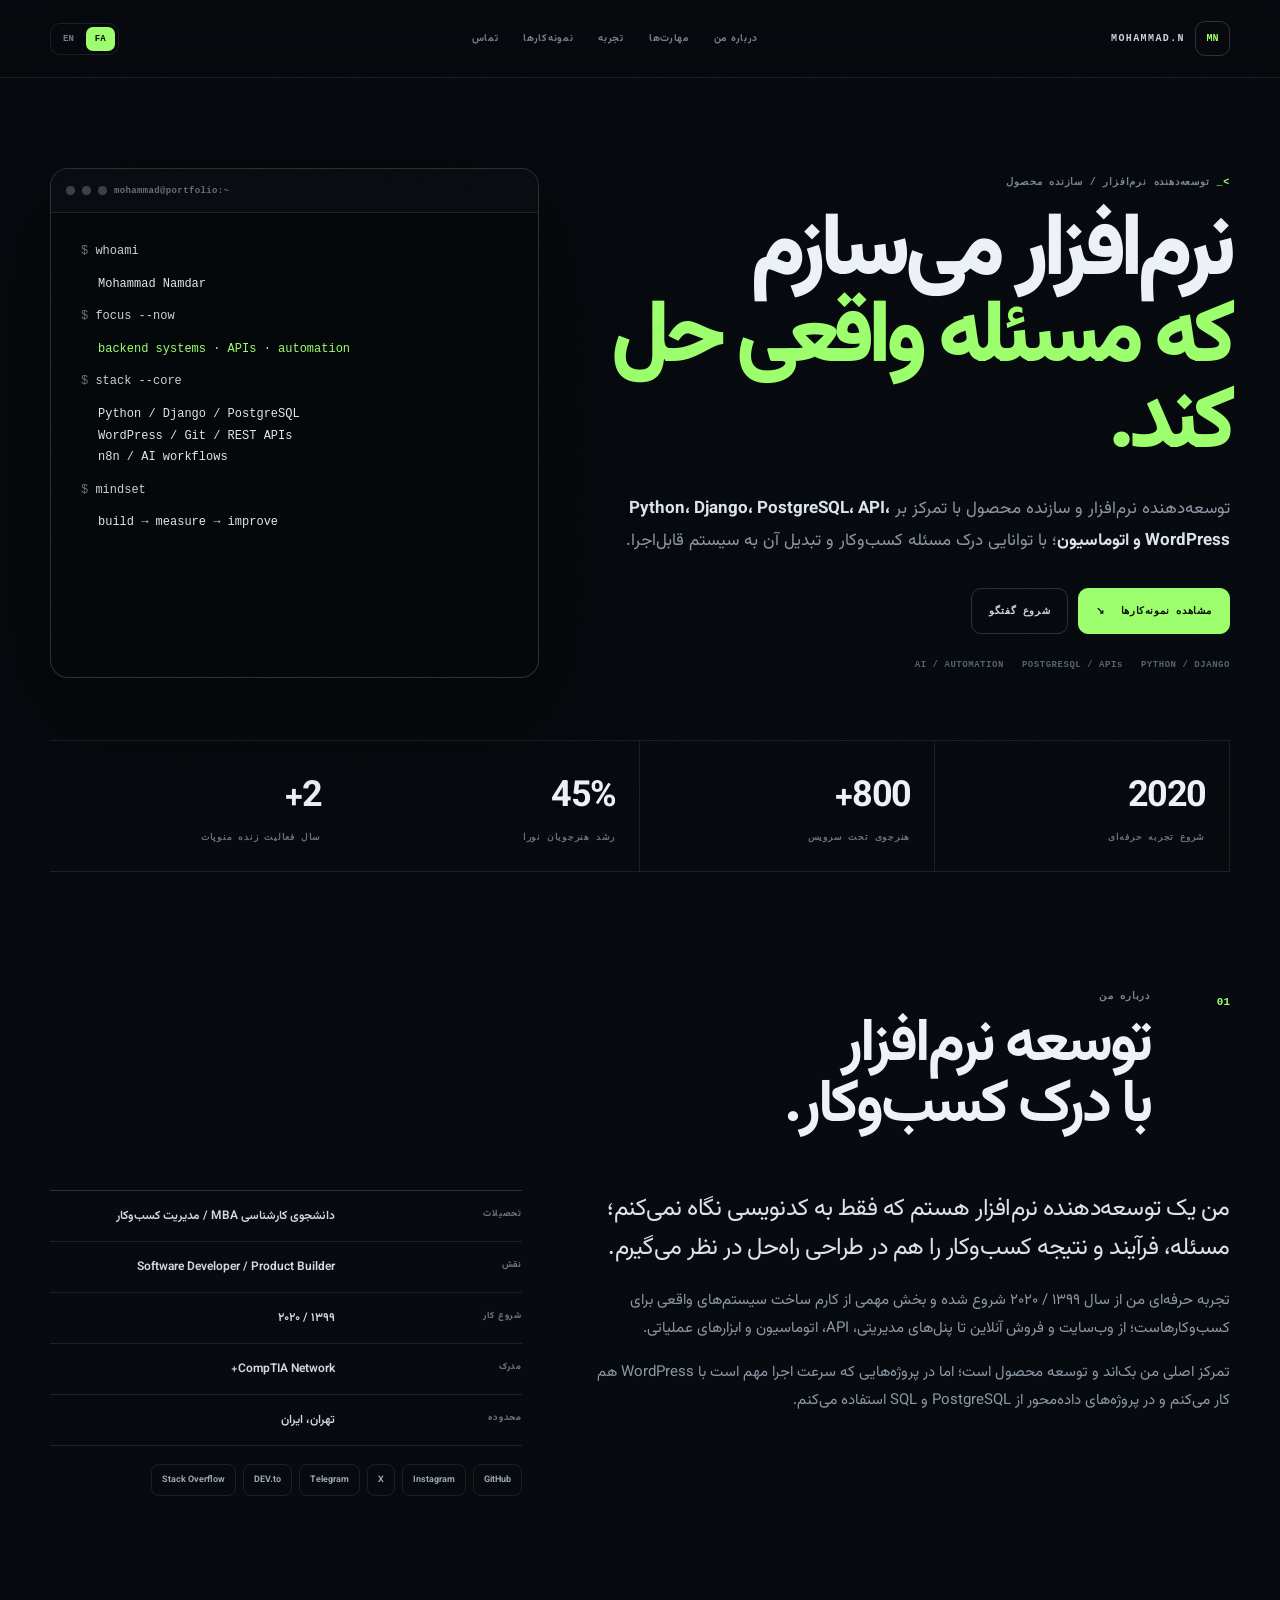
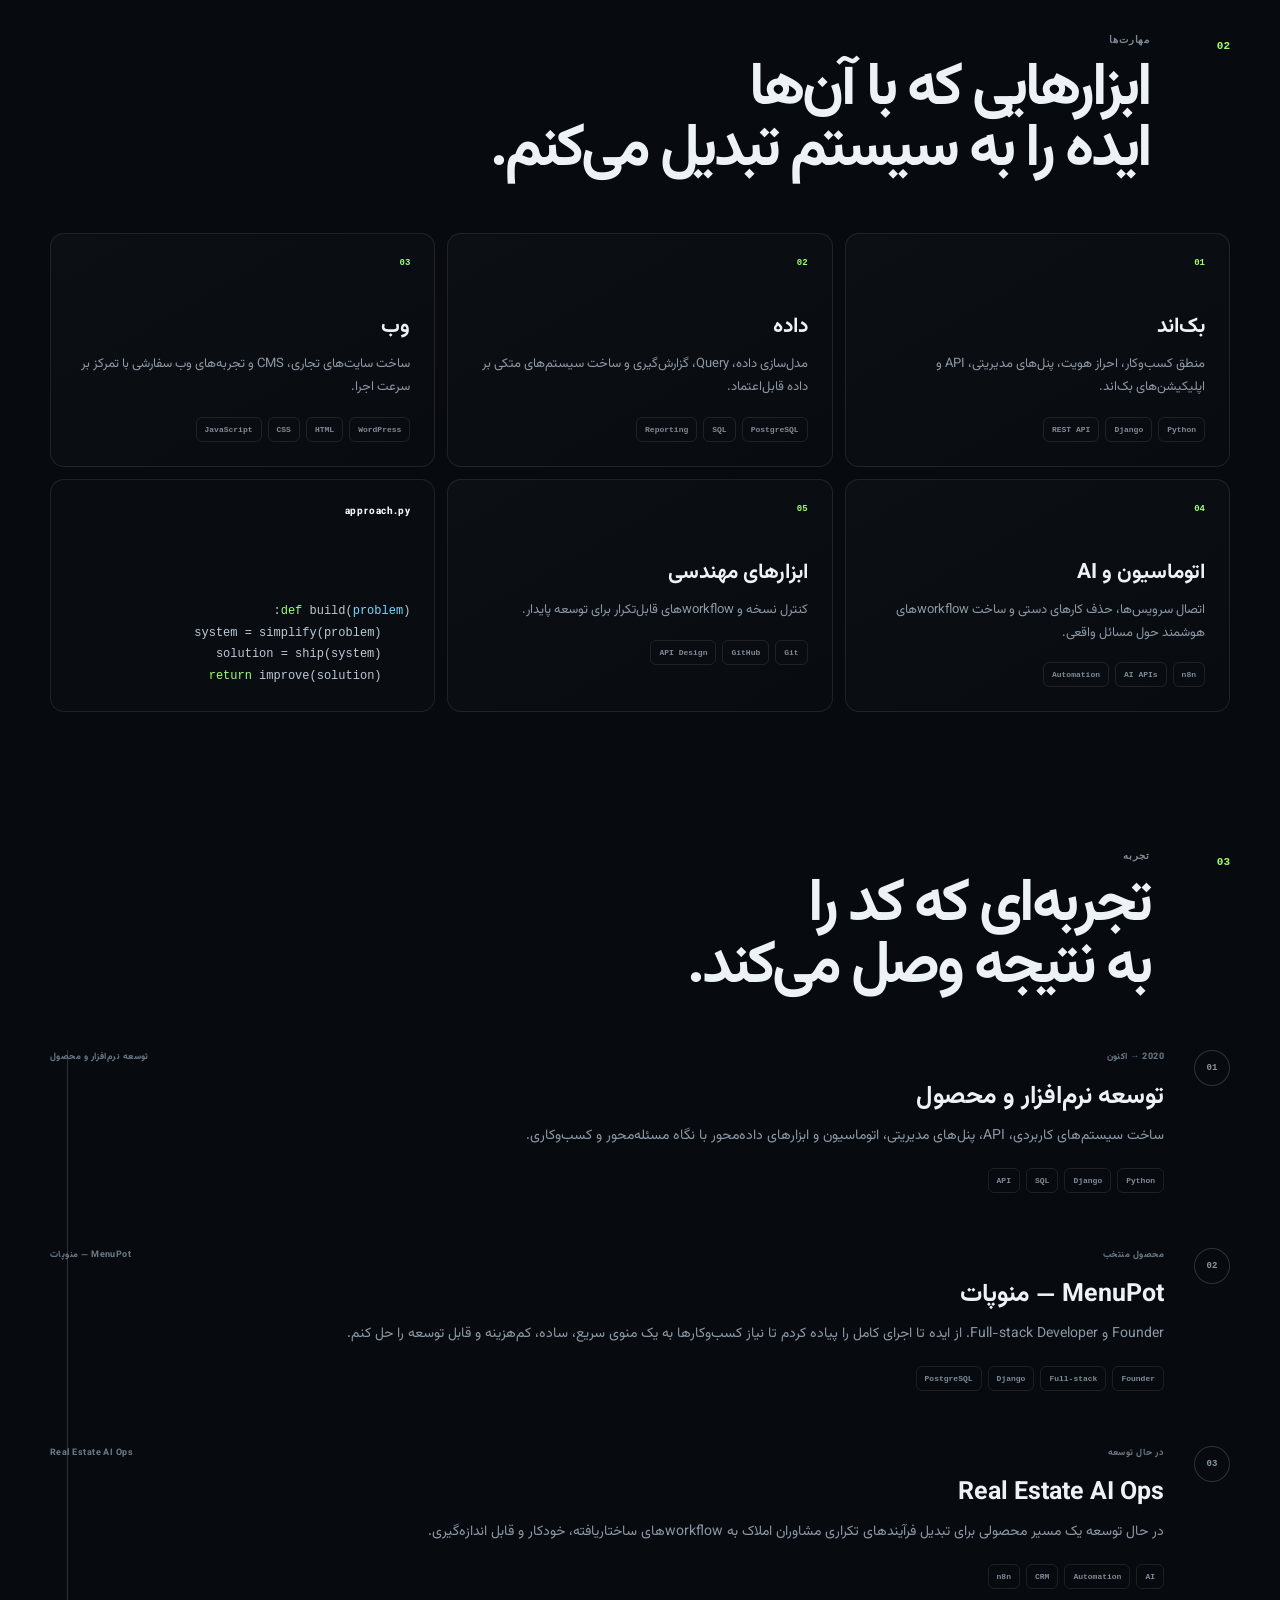
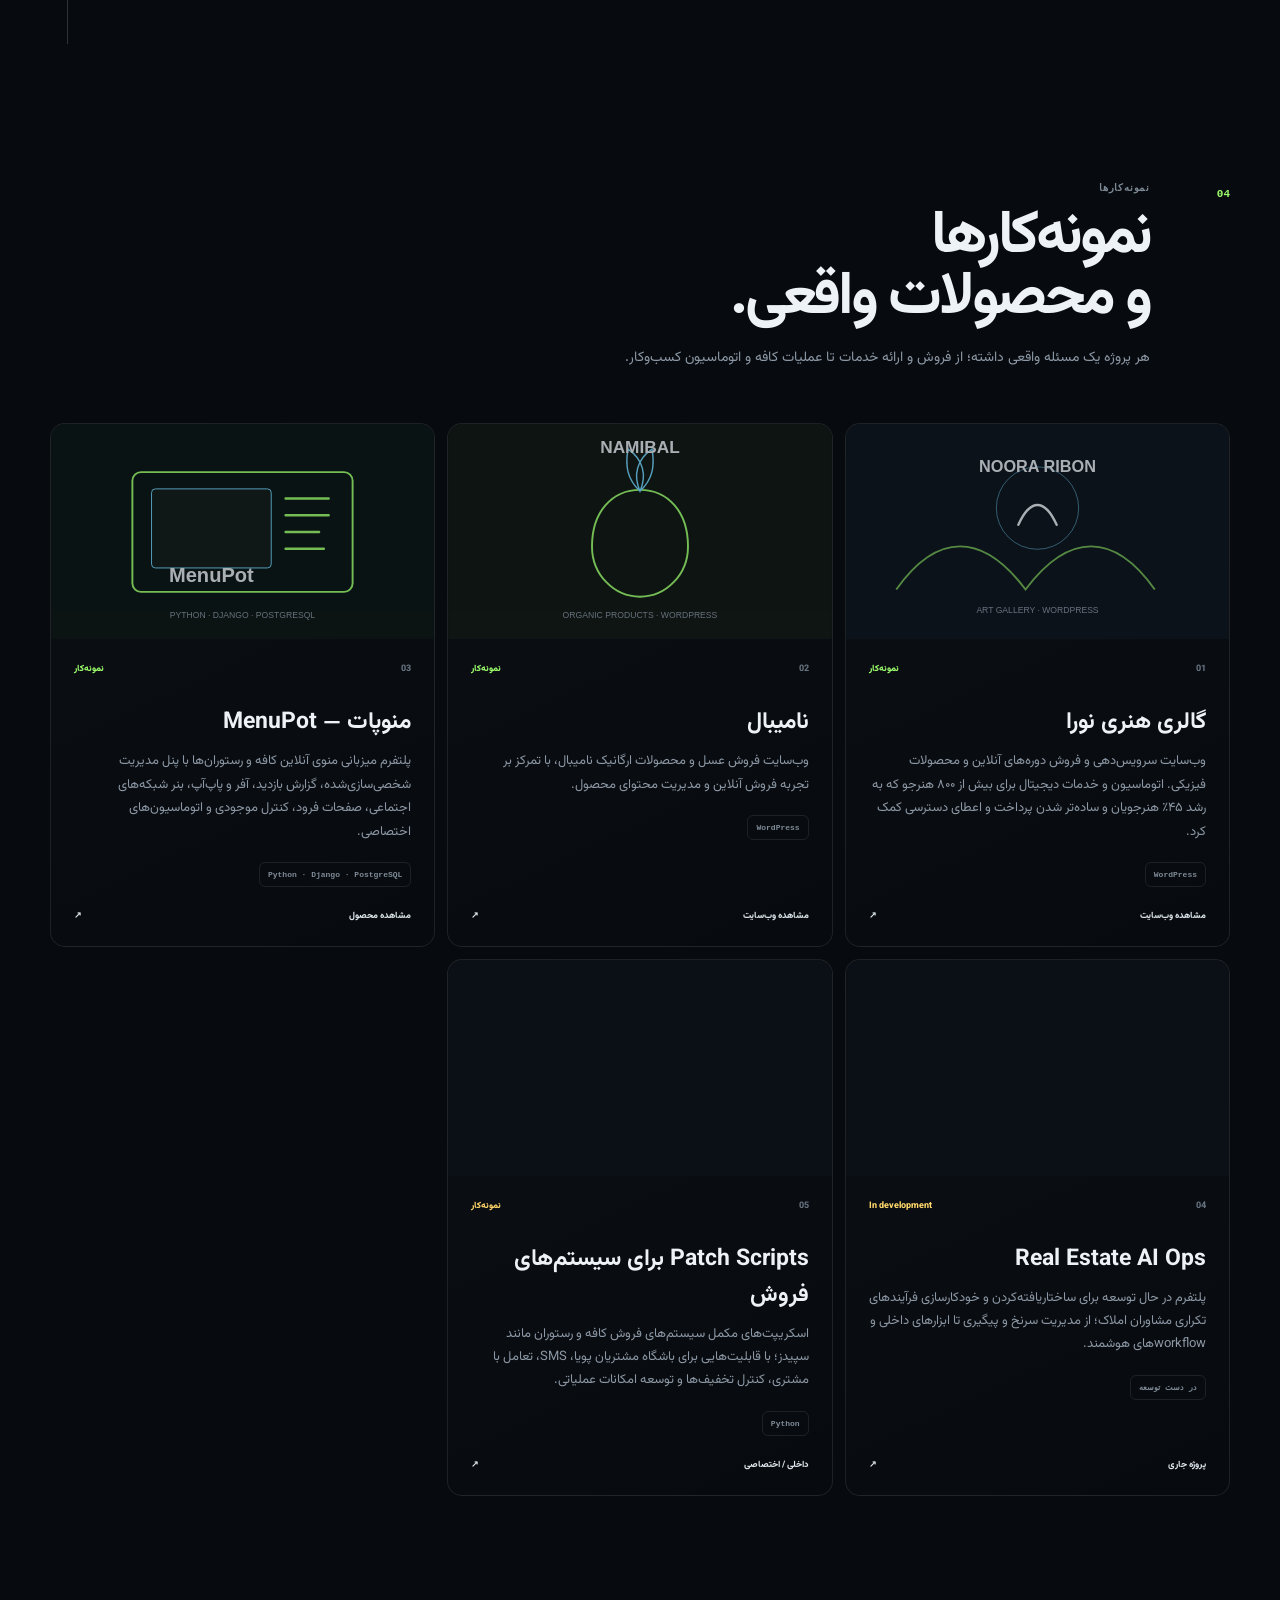
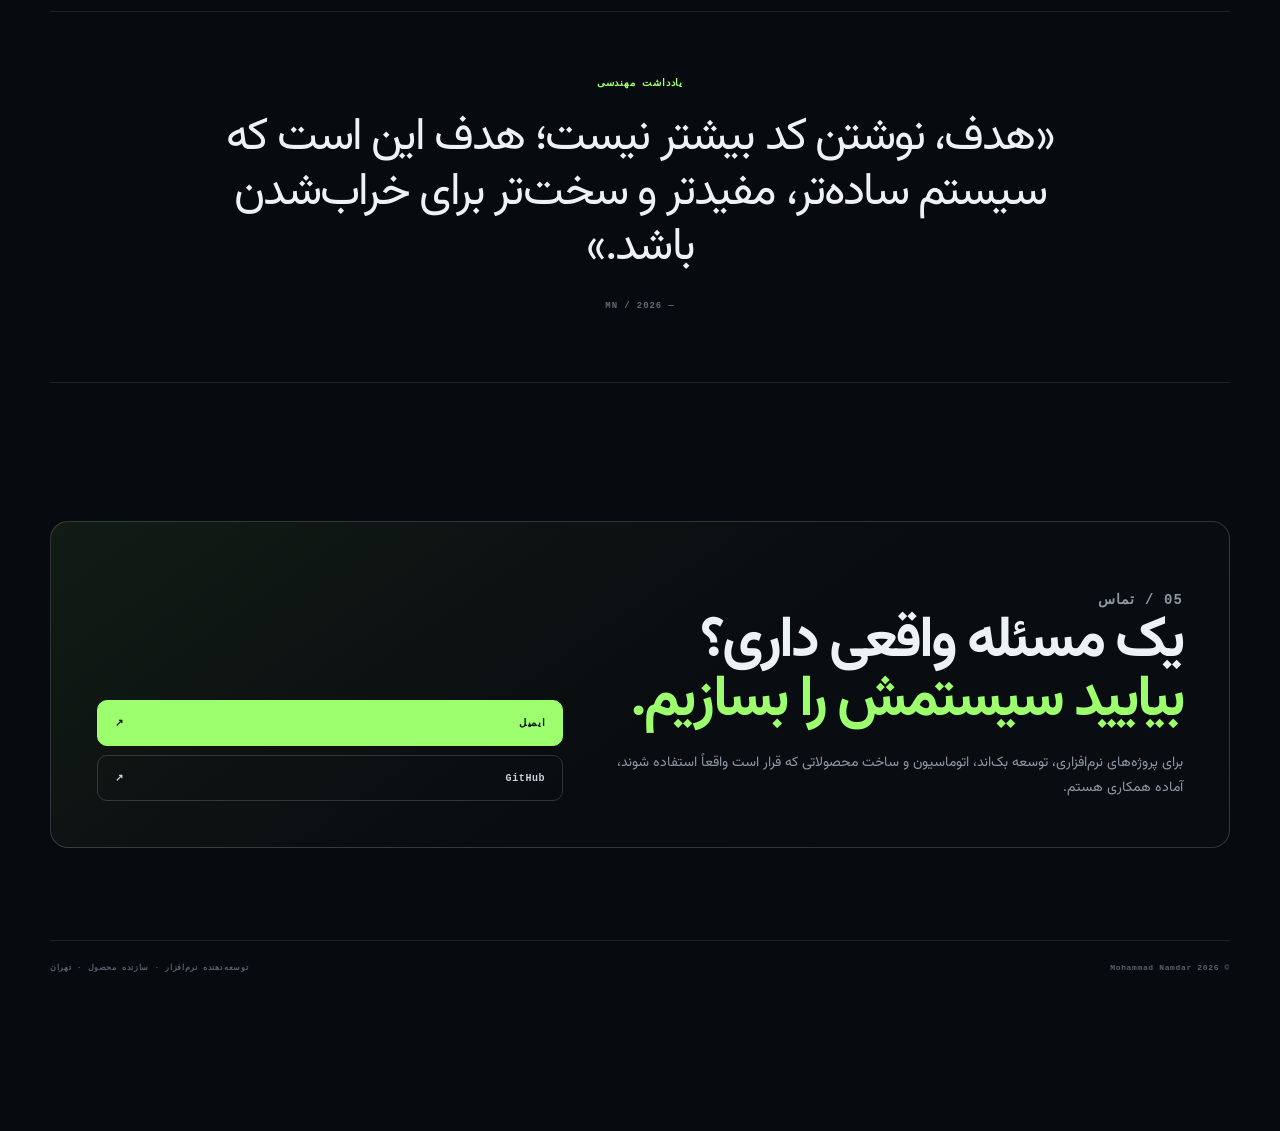
==== commit eab93d02: "make fa lang default" ====
--- a/index.html
+++ b/index.html
@@ -6,7 +6,7 @@
 <title>Mohammad Namdar — Software Developer</title>
 <meta name="robots" content="noindex,follow">
 <link rel="canonical" href="https://mohnam.ir/en/">
-<meta http-equiv="refresh" content="0; url=/en/">
+<meta http-equiv="refresh" content="0; url=/fa/">
 </head>
 <body>
 <p>Redirecting to <a href="/en/">Mohammad Namdar</a>…</p>
